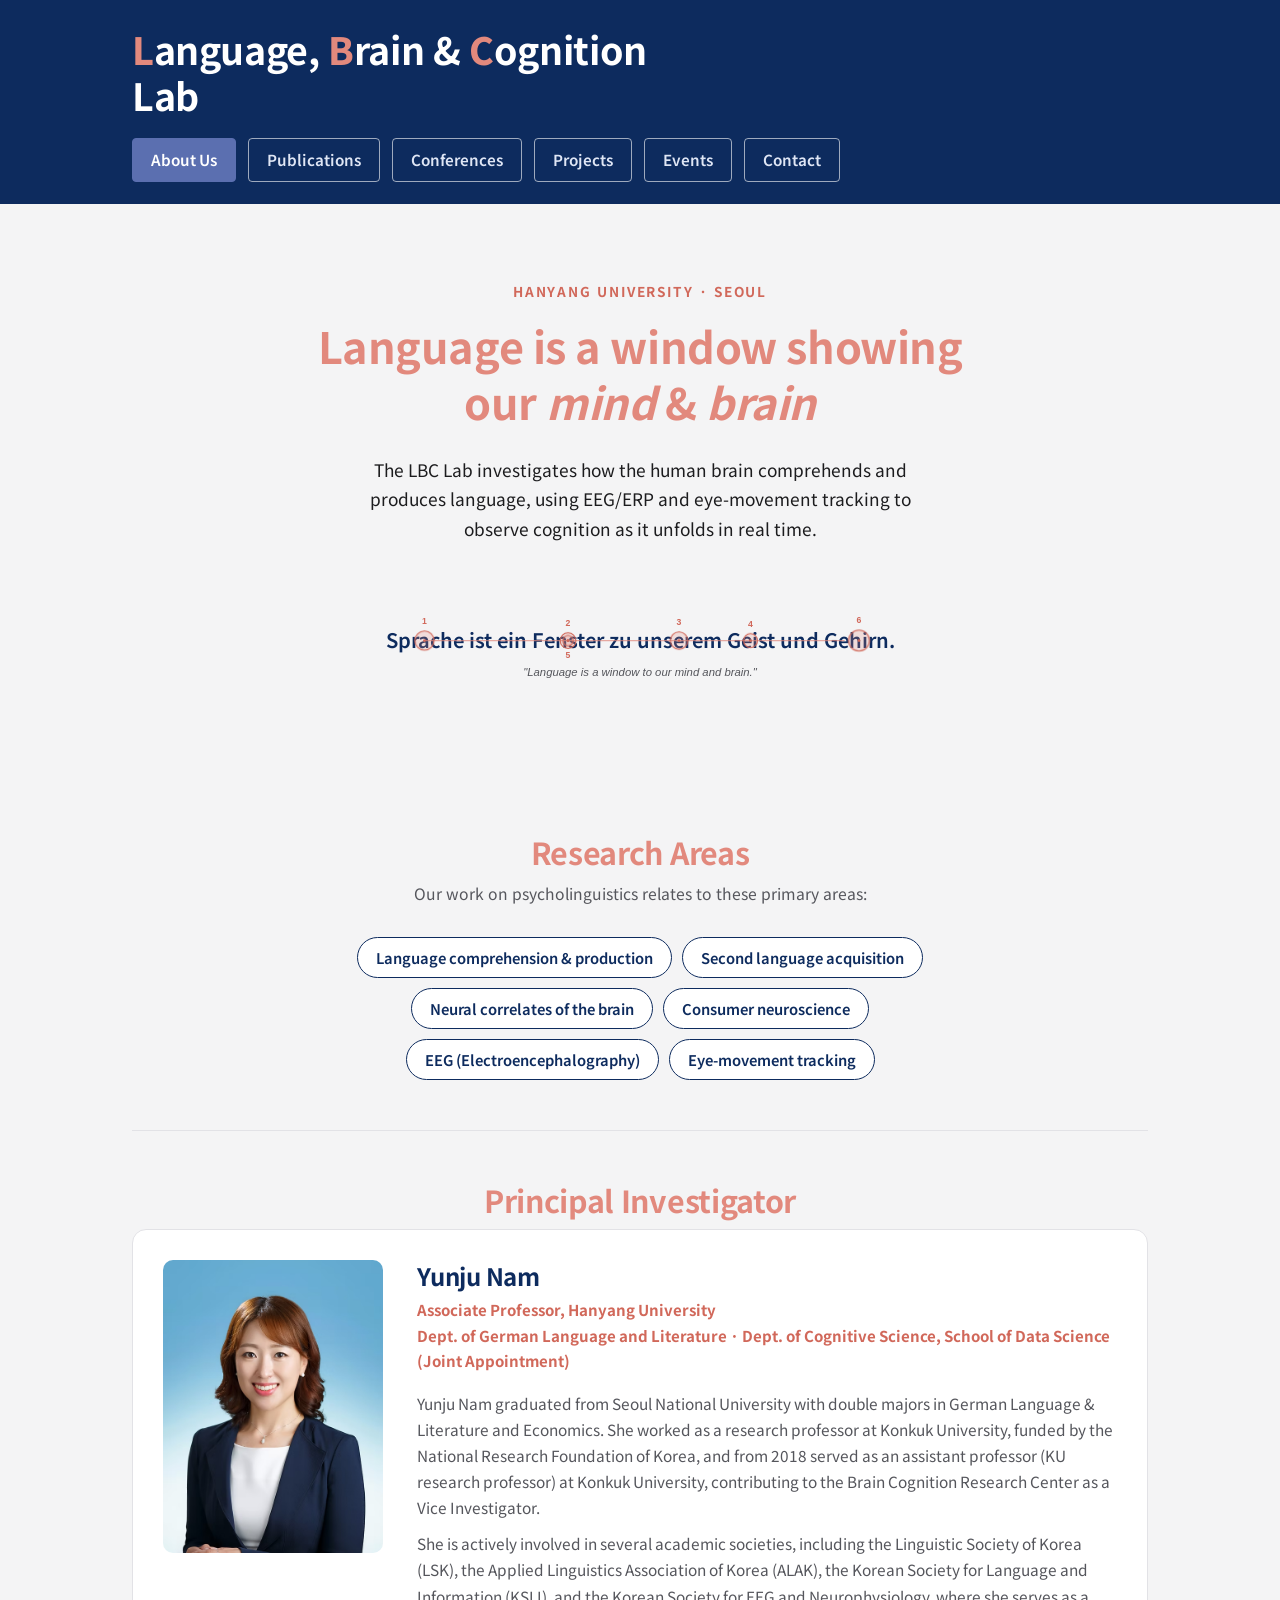
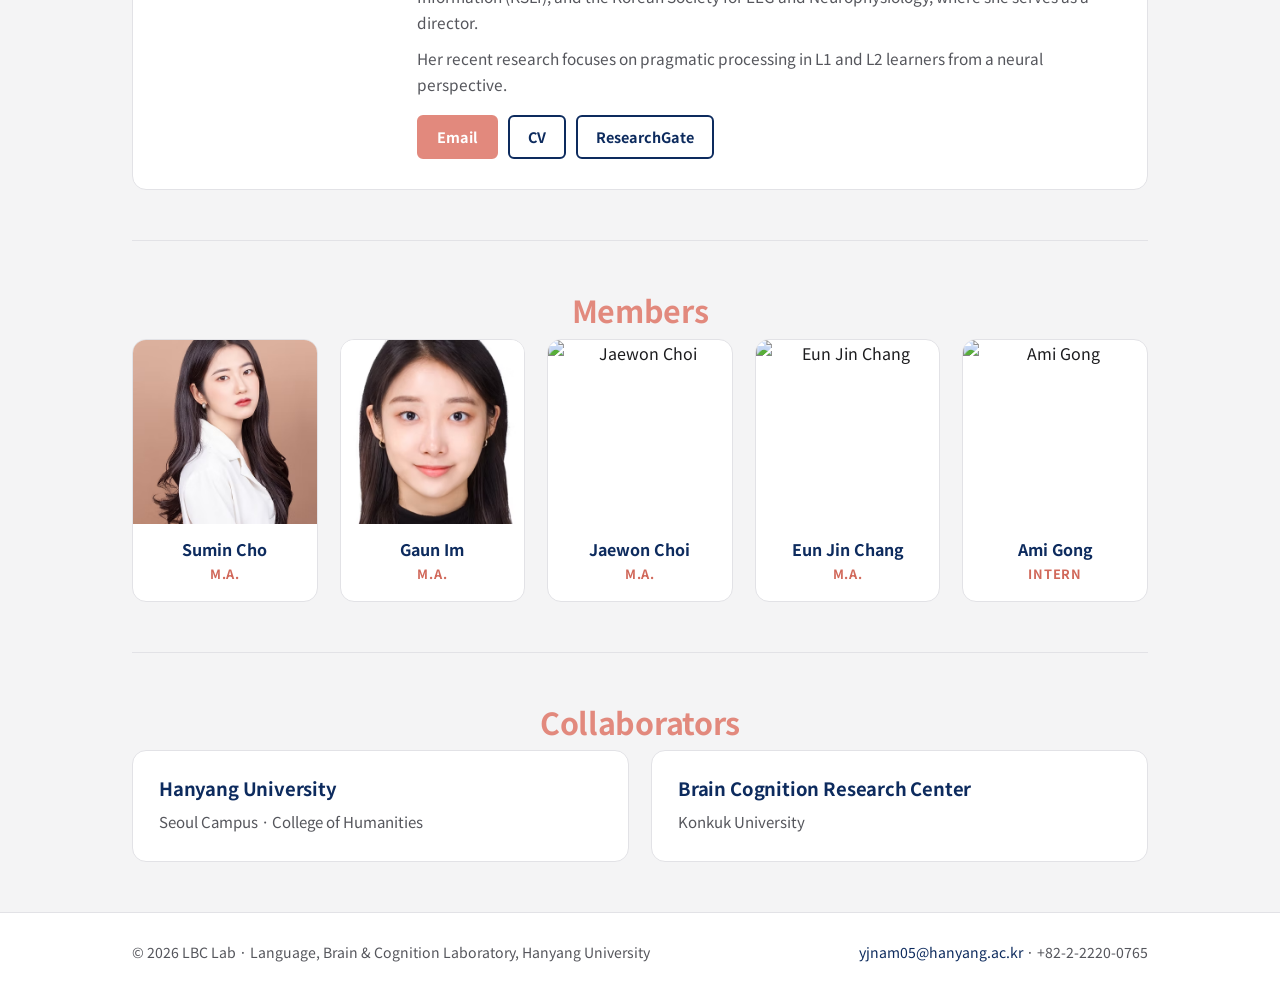
==== index.html @ de580480 "Add files via upload" ====
<!DOCTYPE html>
<html lang="en">
<head>
<meta charset="UTF-8">
<meta name="viewport" content="width=device-width, initial-scale=1">
<title>LBC Lab | Language, Brain &amp; Cognition Laboratory — Hanyang University</title>
<meta name="description" content="LBC Lab (Language, Brain and Cognition) at Hanyang University — psycholinguistics, cognitive science, EEG, eye-tracking.">
<link rel="preconnect" href="https://fonts.googleapis.com">
<link href="https://fonts.googleapis.com/css2?family=Instrument+Serif:ital@0;1&family=Figtree:wght@400;500;600;700&family=Noto+Sans+KR:wght@400;500;700&family=Gowun+Batang:wght@400;700&display=swap" rel="stylesheet">
<link rel="stylesheet" href="css/style.css">
</head>
<body>

<header class="site">
  <div class="site-inner">
    <a class="brand" href="index.html"><b>L</b>anguage, <b>B</b>rain &amp; <b>C</b>ognition Lab</a>
    <nav class="main" aria-label="Main">
      <a href="index.html" aria-current="page">About Us</a>
      <a href="publications.html">Publications</a>
      <a href="conferences.html">Conferences</a>
      <a href="projects.html">Projects</a>
      <a href="events.html">Events</a>
      <a href="contact.html">Contact</a>
    </nav>
  </div>
</header>

<main class="wrap">

  <section class="hero">
    <p class="eyebrow">Hanyang University · Seoul</p>
    <h1>Language is a window showing our <em>mind</em> &amp; <em>brain</em></h1>
    <p class="lede">The LBC Lab investigates how the human brain comprehends and produces
    language, using EEG/ERP and eye-movement tracking to observe cognition as it unfolds
    in real time.</p>

    <!-- Signature: eye-tracking scanpath over a real German sentence -->
    <svg class="gaze-plot" viewBox="0 0 780 150" preserveAspectRatio="xMidYMid meet" aria-hidden="true">
      <text class="sentence" x="390" y="70" font-size="23" text-anchor="middle">
        <tspan id="w-sprache">Sprache</tspan> <tspan id="w-ist">ist</tspan> <tspan id="w-ein">ein</tspan> <tspan id="w-fenster">Fenster</tspan> <tspan id="w-zu">zu</tspan> <tspan id="w-unserem">unserem</tspan> <tspan id="w-geist">Geist</tspan> <tspan id="w-und">und</tspan> <tspan id="w-gehirn">Gehirn.</tspan>
      </text>
      <text class="gloss" x="390" y="102" text-anchor="middle">"Language is a window to our mind and brain."</text>

      <path id="gaze-saccade" class="saccade" d="" style="animation-delay:0.1s"/>

      <circle id="fix1" class="fixation" cx="0" cy="0" r="0" style="animation-delay:0.15s"/>
      <circle id="fix1-dot" class="fixation-dot" cx="0" cy="0" r="1.6"/>
      <text id="fix1-num" class="fixation-num" text-anchor="middle" x="0" y="0">1</text>

      <circle id="fix2" class="fixation" cx="0" cy="0" r="0" style="animation-delay:0.55s"/>
      <circle id="fix2-dot" class="fixation-dot" cx="0" cy="0" r="1.6"/>
      <text id="fix2-num" class="fixation-num" text-anchor="middle" x="0" y="0">2</text>

      <circle id="fix3" class="fixation" cx="0" cy="0" r="0" style="animation-delay:0.95s"/>
      <circle id="fix3-dot" class="fixation-dot" cx="0" cy="0" r="1.6"/>
      <text id="fix3-num" class="fixation-num" text-anchor="middle" x="0" y="0">3</text>

      <circle id="fix4" class="fixation" cx="0" cy="0" r="0" style="animation-delay:1.35s"/>
      <circle id="fix4-dot" class="fixation-dot" cx="0" cy="0" r="1.6"/>
      <text id="fix4-num" class="fixation-num" text-anchor="middle" x="0" y="0">4</text>

      <circle id="fix5" class="fixation" cx="0" cy="0" r="0" style="animation-delay:1.75s"/>
      <circle id="fix5-dot" class="fixation-dot" cx="0" cy="0" r="1.6"/>
      <text id="fix5-num" class="fixation-num" text-anchor="middle" x="0" y="0">5</text>

      <circle id="fix6" class="fixation" cx="0" cy="0" r="0" style="animation-delay:2.1s"/>
      <circle id="fix6-dot" class="fixation-dot" cx="0" cy="0" r="1.6"/>
      <text id="fix6-num" class="fixation-num" text-anchor="middle" x="0" y="0">6</text>
    </svg>
    <script>
    (function () {
      function place() {
        var words = { sprache: 'w-sprache', fenster: 'w-fenster', unserem: 'w-unserem', geist: 'w-geist', gehirn: 'w-gehirn' };
        var centers = {};
        for (var key in words) {
          var t = document.getElementById(words[key]);
          if (!t || typeof t.getBBox !== 'function') return;
          var b = t.getBBox();
          centers[key] = { x: b.x + b.width / 2, y: b.y + b.height * 0.55 };
        }
        var seq = [
          { id: 'fix1', word: 'sprache', r: 11, above: true },
          { id: 'fix2', word: 'fenster', r: 9,  above: true },
          { id: 'fix3', word: 'unserem', r: 10, above: true },
          { id: 'fix4', word: 'geist',   r: 8,  above: true },
          { id: 'fix5', word: 'fenster', r: 6,  above: false },
          { id: 'fix6', word: 'gehirn',  r: 12, above: true }
        ];
        var pts = [];
        seq.forEach(function (f) {
          var c = centers[f.word];
          if (!c) return;
          pts.push(c.x + ',' + c.y);
          var circle = document.getElementById(f.id);
          var dot = document.getElementById(f.id + '-dot');
          var num = document.getElementById(f.id + '-num');
          circle.setAttribute('cx', c.x); circle.setAttribute('cy', c.y); circle.setAttribute('r', f.r);
          dot.setAttribute('cx', c.x); dot.setAttribute('cy', c.y);
          num.setAttribute('x', c.x);
          num.setAttribute('y', f.above ? (c.y - f.r - 8) : (c.y + f.r + 14));
        });
        var path = document.getElementById('gaze-saccade');
        if (path && pts.length) path.setAttribute('d', 'M' + pts.join(' L'));
      }
      if (document.readyState === 'complete') place();
      else window.addEventListener('load', place);
    })();
    </script>
  </section>

  <section class="block">
    <h2 class="section">Research Areas</h2>
    <p class="section-note">Our work on psycholinguistics relates to these primary areas:</p>
    <div class="tags">
      <span>Language comprehension &amp; production</span>
      <span>Second language acquisition</span>
      <span>Neural correlates of the brain</span>
      <span>Consumer neuroscience</span>
      <span>EEG (Electroencephalography)</span>
      <span>Eye-movement tracking</span>
    </div>
  </section>

  <section class="block" id="pi">
    <h2 class="section">Principal Investigator</h2>
    <div class="pi">
      <img src="images/yunju-nam.jpg" alt="Prof. Yunju Nam">
      <div>
        <h3>Yunju Nam</h3>
        <p class="role">Associate Professor, Hanyang University<br>
        Dept. of German Language and Literature ·
        Dept. of Cognitive Science, School of Data Science (Joint Appointment)</p>
        <p>Yunju Nam graduated from Seoul National University with double majors in
        German Language &amp; Literature and Economics. She worked as a research professor
        at Konkuk University, funded by the National Research Foundation of Korea, and
        from 2018 served as an assistant professor (KU research professor) at Konkuk
        University, contributing to the Brain Cognition Research Center as a Vice
        Investigator.</p>
        <p>She is actively involved in several academic societies, including the
        Linguistic Society of Korea (LSK), the Applied Linguistics Association of Korea
        (ALAK), the Korean Society for Language and Information (KSLI), and the Korean
        Society for EEG and Neurophysiology, where she serves as a director.</p>
        <p>Her recent research focuses on pragmatic processing in L1 and L2 learners
        from a neural perspective.</p>
        <div class="links">
          <a class="btn solid" href="mailto:yjnam05@hanyang.ac.kr">Email</a>
          <a class="btn" href="files/cv-yunju-nam.pdf">CV</a>
          <a class="btn" href="https://www.researchgate.net/profile/Yunju-Nam-5">ResearchGate</a>
        </div>
      </div>
    </div>
  </section>

  <section class="block" id="members">
    <h2 class="section">Members</h2>
    <div class="members">
      <div class="member">
        <img src="images/member-sumin-cho.jpg" alt="Sumin Cho">
        <div class="name">Sumin Cho</div>
        <div class="deg">M.A.</div>
      </div>
      <div class="member">
        <img src="images/member-gaun-im.jpg" alt="Gaun Im">
        <div class="name">Gaun Im</div>
        <div class="deg">M.A.</div>
      </div>
      <div class="member">
        <img src="images/member-jaewon-choi.jpg" alt="Jaewon Choi">
        <div class="name">Jaewon Choi</div>
        <div class="deg">M.A.</div>
      </div>
      <div class="member">
        <img src="images/member-eunjin-chang.jpg" alt="Eun Jin Chang">
        <div class="name">Eun Jin Chang</div>
        <div class="deg">M.A.</div>
      </div>
      <div class="member">
        <img src="images/member-ami-gong.jpg" alt="Ami Gong">
        <div class="name">Ami Gong</div>
        <div class="deg">Intern</div>
      </div>
    </div>
  </section>

  <section class="block" id="collaborators">
    <h2 class="section">Collaborators</h2>
    <div class="cards">
      <div class="card">
        <h3><a href="http://www.hanyang.ac.kr">Hanyang University</a></h3>
        <p>Seoul Campus · College of Humanities</p>
      </div>
      <div class="card">
        <h3><a href="http://bcrc.konkuk.ac.kr">Brain Cognition Research Center</a></h3>
        <p>Konkuk University</p>
      </div>
    </div>
  </section>

</main>

<footer class="site">
  <div class="site-inner">
    <span>© 2026 LBC Lab · Language, Brain &amp; Cognition Laboratory, Hanyang University</span>
    <span><a href="mailto:yjnam05@hanyang.ac.kr">yjnam05@hanyang.ac.kr</a> · +82-2-2220-0765</span>
  </div>
</footer>

</body>
</html>
---- css/style.css ----
/* LBC Lab — navy & coral, matching original site identity */
:root {
  --navy: #0d2b5e;
  --navy-deep: #091f47;
  --coral: #e2897d;
  --coral-deep: #d1685a;
  --bg: #f4f4f5;
  --panel: #ffffff;
  --line: #e2e2e6;
  --text: #1c1c1e;
  --soft: #55565c;
}

* { margin: 0; padding: 0; box-sizing: border-box; }
html { scroll-behavior: smooth; }

body {
  font-family: "Inter", "Noto Sans KR", sans-serif;
  color: var(--text);
  background: var(--bg);
  line-height: 1.7;
}

h1, h2, h3, .display {
  font-family: "Poppins", "Noto Sans KR", sans-serif;
  font-weight: 700;
  line-height: 1.3;
  color: var(--text);
  letter-spacing: -0.01em;
}

a { color: var(--navy); text-decoration: none; }
a:hover { text-decoration: underline; }
a:focus-visible, button:focus-visible {
  outline: 2px solid var(--coral);
  outline-offset: 2px;
}

.wrap { max-width: 1080px; margin: 0 auto; padding: 0 32px; }

/* ---------- Header / Nav (navy bar) ---------- */
header.site {
  background: var(--navy);
  padding: 26px 0 22px;
}
.site-inner {
  display: flex;
  align-items: center;
  justify-content: space-between;
  gap: 20px;
  max-width: 1080px;
  margin: 0 auto;
  padding: 0 32px;
  flex-wrap: wrap;
}
.brand {
  font-family: "Poppins", "Noto Sans KR", sans-serif;
  font-size: 2.35rem;
  font-weight: 700;
  color: #ffffff;
  line-height: 1.22;
  letter-spacing: -0.01em;
  max-width: 560px;
}
.brand b { color: var(--coral); font-weight: 800; }
.brand:hover { text-decoration: none; }

nav.main { display: flex; gap: 12px; flex-wrap: wrap; }
nav.main a {
  padding: 8px 18px;
  border-radius: 4px;
  border: 1px solid rgba(255,255,255,0.6);
  font-size: 0.95rem;
  font-weight: 600;
  color: #dfe6f5;
  background: transparent;
}
nav.main a:hover { background: rgba(255,255,255,0.08); text-decoration: none; }
nav.main a[aria-current="page"] {
  background: #5b6fb0;
  border-color: #5b6fb0;
  color: #ffffff;
}

/* ---------- Hero ---------- */
.hero {
  text-align: center;
  padding: 76px 0 56px;
}
.hero .eyebrow {
  font-size: 0.85rem;
  letter-spacing: 0.14em;
  text-transform: uppercase;
  color: var(--coral-deep);
  font-weight: 700;
  margin-bottom: 14px;
}
.hero h1 {
  font-size: clamp(1.9rem, 4.6vw, 2.7rem);
  max-width: 26ch;
  margin: 0 auto;
  color: var(--coral);
}
.hero h1 .k1 { color: var(--coral); }
.hero h1 .k2 { color: var(--soft); }
.hero p.lede {
  margin: 26px auto 0;
  max-width: 60ch;
  color: var(--text);
  font-size: 1.08rem;
}

/* ERP waveform — kept as a quiet signature, navy/coral */
.erp-wave { display: block; width: 100%; max-width: 700px; height: 80px; margin: 30px auto 0; }
.erp-wave path {
  fill: none;
  stroke: var(--coral);
  stroke-width: 2.4;
  stroke-linecap: round;
  stroke-dasharray: 2400;
  stroke-dashoffset: 2400;
  animation: trace 3.2s ease-out forwards;
}
.erp-wave .baseline { stroke: var(--line); stroke-width: 1; stroke-dasharray: none; animation: none; stroke-dashoffset: 0; }
.erp-wave text { font-family: "Inter", sans-serif; font-size: 10px; fill: var(--soft); }

/* ---------- Eye-tracking fixation scanpath (hero signature) ---------- */
.gaze-plot { display: block; width: 100%; max-width: 680px; height: 150px; margin: 34px auto 0; }
.gaze-plot .sentence { font-family: "Poppins", "Noto Sans KR", sans-serif; font-weight: 600; fill: var(--navy); }
.gaze-plot .gloss { font-family: "Inter", sans-serif; font-style: italic; fill: var(--soft); font-size: 13px; }
.gaze-plot .saccade {
  fill: none;
  stroke: var(--coral);
  stroke-width: 1.6;
  stroke-linecap: round;
  opacity: 0.7;
  stroke-dasharray: 900;
  stroke-dashoffset: 900;
  animation: gaze-trace 2.4s ease-out forwards;
}
.gaze-plot .fixation {
  fill: rgba(226, 137, 125, 0.22);
  stroke: var(--coral-deep);
  stroke-width: 1.3;
  opacity: 0;
  animation: fixation-in 0.4s ease-out forwards;
}
.gaze-plot .fixation-dot { fill: var(--coral-deep); }
.gaze-plot .fixation-num {
  font-family: "Inter", sans-serif;
  font-size: 10px;
  font-weight: 600;
  fill: var(--coral-deep);
}
@keyframes gaze-trace { to { stroke-dashoffset: 0; } }
@keyframes fixation-in { to { opacity: 1; } }
@media (prefers-reduced-motion: reduce) {
  .gaze-plot .saccade { animation: none; stroke-dashoffset: 0; }
  .gaze-plot .fixation { animation: none; opacity: 1; }
}
@keyframes trace { to { stroke-dashoffset: 0; } }
@media (prefers-reduced-motion: reduce) {
  .erp-wave path { animation: none; stroke-dashoffset: 0; }
  html { scroll-behavior: auto; }
}

/* ---------- Sections ---------- */
section.block { padding: 50px 0; }
section.block + section.block { border-top: 1px solid var(--line); }
h2.section { font-size: 1.9rem; margin-bottom: 8px; text-align: center; color: var(--coral); }
.section-note { color: var(--soft); font-size: 0.98rem; margin-bottom: 30px; text-align: center; }

.tags {
  display: flex; flex-wrap: wrap; gap: 10px; justify-content: center; margin-top: 8px;
  max-width: 640px; margin-left: auto; margin-right: auto;
}
.tags span {
  border: 1px solid var(--navy);
  background: var(--panel);
  border-radius: 999px;
  padding: 7px 18px;
  font-size: 0.92rem;
  font-weight: 600;
  color: var(--navy);
}

/* ---------- Neural banner (bottom of homepage) ---------- */
.neural-banner {
  background: #000000;
  padding: 0;
  overflow: hidden;
  line-height: 0;
  position: relative;
}
.neural-banner .banner-img {
  display: block;
  width: 100%;
  height: auto;
  max-height: 460px;
  object-fit: cover;
  object-position: center 30%;
}
.neural-banner .banner-credit {
  position: absolute;
  right: 10px;
  bottom: 6px;
  font-size: 0.68rem;
  color: rgba(255,255,255,0.55);
  font-family: "Inter", sans-serif;
  line-height: 1.4;
}

/* ---------- PI card ---------- */
.pi {
  display: grid;
  grid-template-columns: 220px 1fr;
  gap: 34px;
  align-items: start;
  background: var(--panel);
  border: 1px solid var(--line);
  border-radius: 14px;
  padding: 30px;
}
.pi img { width: 100%; border-radius: 10px; display: block; }
.pi h3 { font-size: 1.5rem; color: var(--navy); }
.pi .role { color: var(--coral-deep); font-weight: 700; margin: 6px 0 16px; font-size: 0.94rem; }
.pi p { color: var(--soft); font-size: 0.96rem; margin-bottom: 10px; }
.pi .links { margin-top: 18px; display: flex; gap: 10px; flex-wrap: wrap; }

.btn {
  display: inline-block;
  border: 2px solid var(--navy);
  color: var(--navy);
  border-radius: 6px;
  padding: 8px 18px;
  font-size: 0.9rem;
  font-weight: 700;
}
.btn:hover { background: var(--navy); color: #fff; text-decoration: none; }
.btn.solid { background: var(--coral); color: #fff; border-color: var(--coral); }
.btn.solid:hover { background: var(--coral-deep); border-color: var(--coral-deep); }

/* ---------- Members ---------- */
.members {
  display: grid;
  grid-template-columns: repeat(auto-fill, minmax(180px, 1fr));
  gap: 22px;
}
.member {
  background: var(--panel);
  border: 1px solid var(--line);
  border-radius: 14px;
  overflow: hidden;
  text-align: center;
  padding-bottom: 16px;
}
.member img { width: 100%; aspect-ratio: 1 / 1; object-fit: cover; display: block; margin-bottom: 12px; }
.member .name { font-weight: 700; color: var(--navy); }
.member .deg { font-size: 0.8rem; color: var(--coral-deep); letter-spacing: 0.06em; text-transform: uppercase; font-weight: 700; }

/* ---------- Publications ---------- */
.pub-list { list-style: none; }
.pub-list li {
  border-left: 4px solid var(--line);
  padding: 12px 0 12px 20px;
  margin-bottom: 14px;
  transition: border-color 0.2s;
}
.pub-list li:hover { border-color: var(--coral); }
.pub-list .authors { font-weight: 700; font-size: 0.96rem; color: var(--navy); }
.pub-list .year { color: var(--coral-deep); font-weight: 700; }
.pub-list .title { color: var(--soft); font-size: 0.95rem; }
.pub-list .venue { font-style: italic; }

/* ---------- Projects ---------- */
.proj {
  display: grid;
  grid-template-columns: 130px 1fr;
  gap: 22px;
  padding: 20px 0;
  border-bottom: 1px solid var(--line);
}
.proj:last-child { border-bottom: none; }
.proj .period { color: var(--coral-deep); font-weight: 700; font-size: 0.92rem; }
.proj .agency { font-weight: 700; color: var(--navy); }
.proj p { color: var(--soft); font-size: 0.95rem; }

/* ---------- Cards ---------- */
.cards { display: grid; grid-template-columns: repeat(auto-fit, minmax(280px, 1fr)); gap: 22px; }
.card {
  background: var(--panel);
  border: 1px solid var(--line);
  border-radius: 14px;
  padding: 26px;
}
.card h3 { font-size: 1.15rem; margin-bottom: 8px; color: var(--navy); }
.card .meta { color: var(--coral-deep); font-size: 0.88rem; font-weight: 700; margin-bottom: 10px; }
.card p, .card li { color: var(--soft); font-size: 0.94rem; }
.card ul { padding-left: 18px; margin-top: 6px; }
.card .links { margin-top: 14px; display: flex; gap: 10px; flex-wrap: wrap; }

/* ---------- Contact ---------- */
.contact-grid { display: grid; grid-template-columns: 1fr 1fr; gap: 22px; }
.contact-item { background: var(--panel); border: 1px solid var(--line); border-radius: 14px; padding: 26px; }
.contact-item .label { font-size: 0.78rem; letter-spacing: 0.1em; text-transform: uppercase; color: var(--coral-deep); font-weight: 700; margin-bottom: 6px; }
.contact-item .value { font-size: 1.1rem; font-weight: 700; color: var(--navy); }

/* ---------- Footer ---------- */
footer.site {
  border-top: 1px solid var(--line);
  padding: 28px 0 40px;
  font-size: 0.88rem;
  color: var(--soft);
  background: var(--panel);
}
footer .site-inner { display: flex; justify-content: space-between; flex-wrap: wrap; gap: 10px; padding: 0 32px; max-width: 1080px; margin: 0 auto; }

/* ---------- Responsive ---------- */
@media (max-width: 720px) {
  .pi { grid-template-columns: 1fr; }
  .pi img { max-width: 220px; }
  .proj { grid-template-columns: 1fr; gap: 4px; }
  .contact-grid { grid-template-columns: 1fr; }
  .hero { padding: 52px 0 36px; }
  .site-inner { justify-content: center; text-align: center; }
}

/* ---------- Homepage "About Us" hero block (screenshot match) ---------- */
.page-title {
  font-size: clamp(2rem, 5vw, 2.6rem);
  color: var(--coral);
  text-align: center;
}
.claim {
  text-align: center;
  font-size: 1.2rem;
  font-weight: 700;
  color: var(--soft);
  max-width: 46ch;
  margin: 26px auto 0;
}
.claim .k1 { color: var(--coral); }
.intro-line {
  font-size: 1.15rem;
  color: var(--navy);
  font-weight: 700;
  max-width: 560px;
  margin: 44px auto 0;
  text-align: left;
}
.area-list {
  max-width: 560px;
  margin: 14px auto 0;
  padding-left: 22px;
  text-align: left;
  color: var(--text);
  font-size: 1rem;
}
.area-list li { margin-bottom: 6px; }
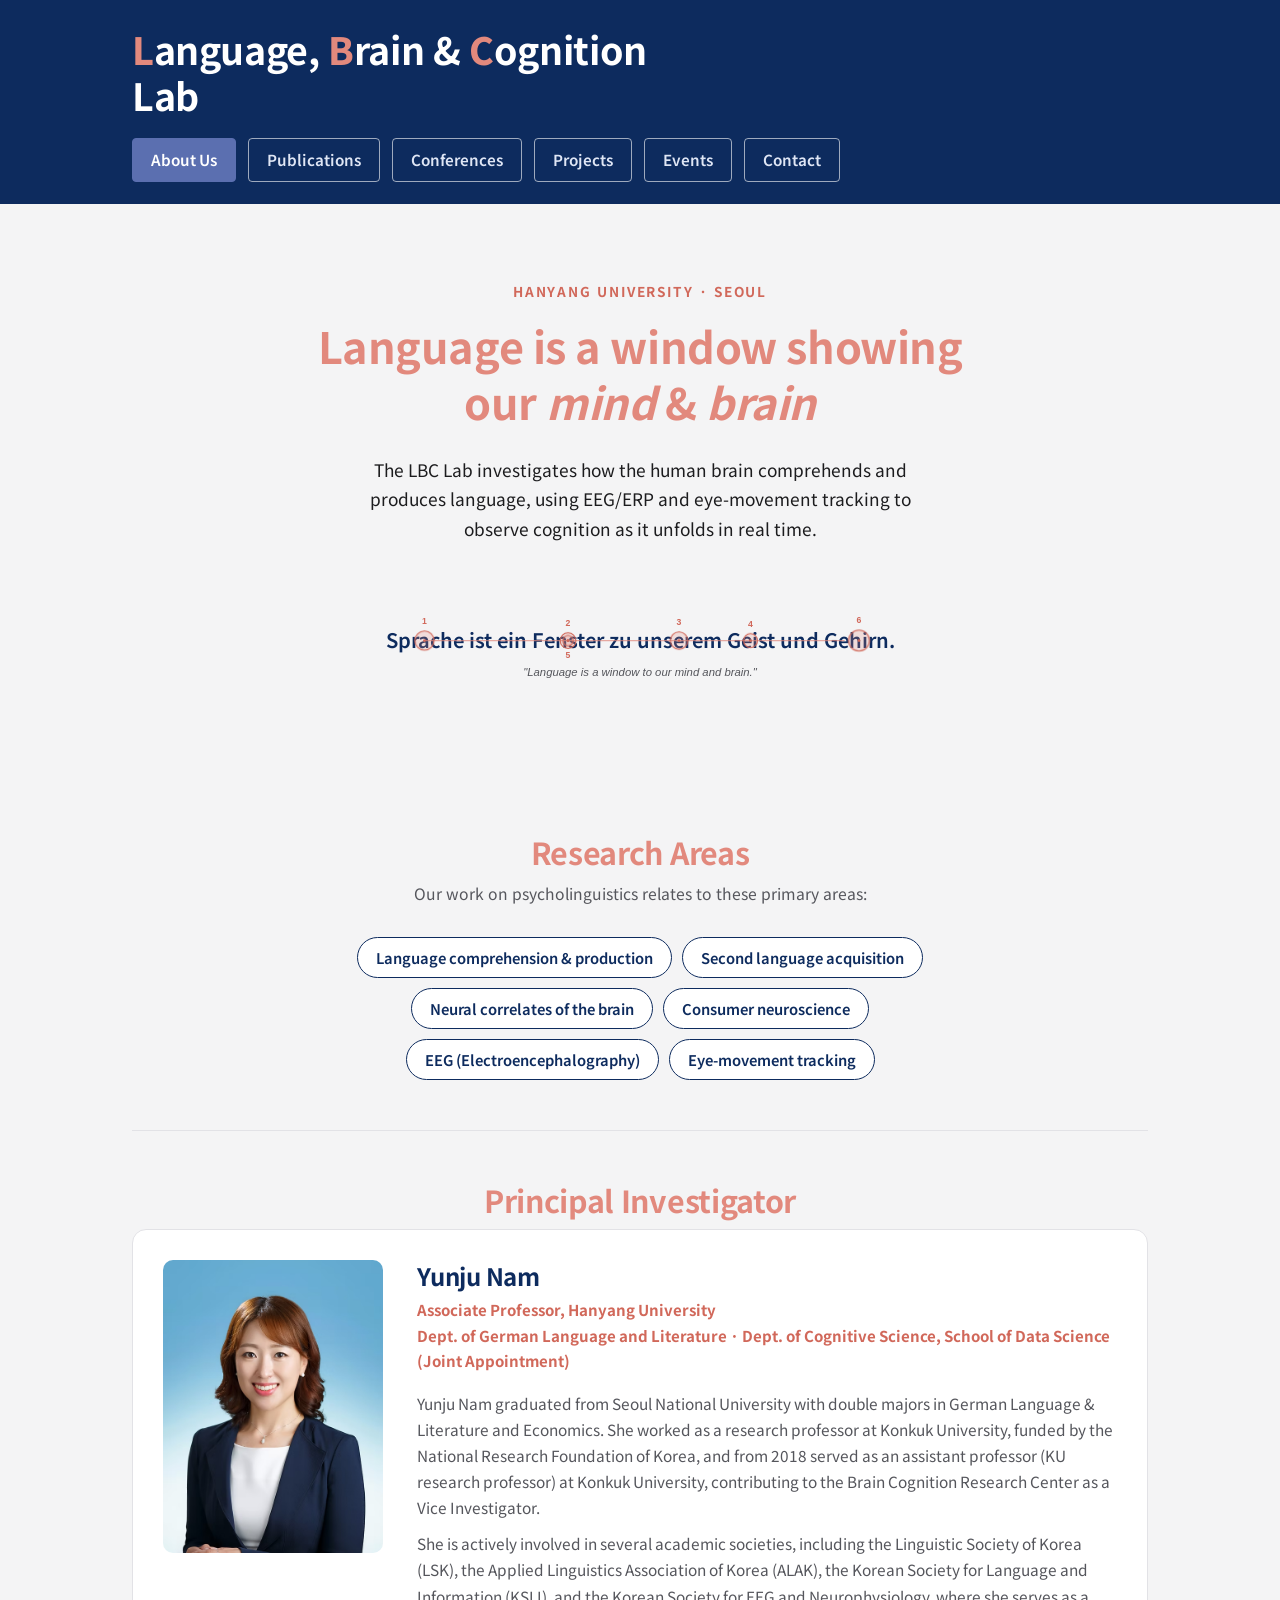
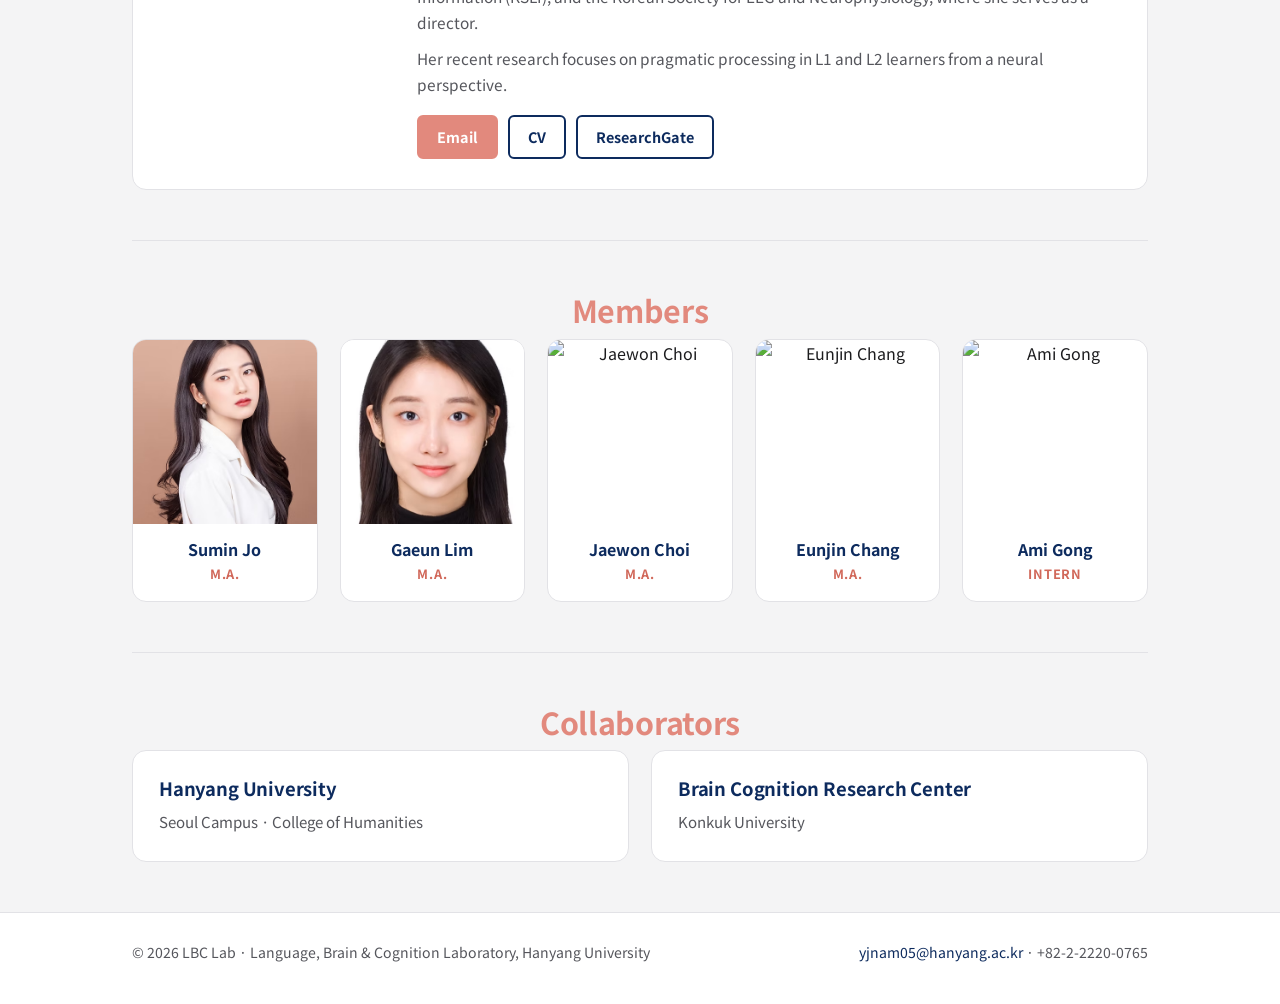
==== commit 75926086: "Add files via upload" ====
--- a/index.html
+++ b/index.html
@@ -155,13 +155,13 @@
     <h2 class="section">Members</h2>
     <div class="members">
       <div class="member">
-        <img src="images/member-sumin-cho.jpg" alt="Sumin Cho">
-        <div class="name">Sumin Cho</div>
-        <div class="deg">M.A.</div>
-      </div>
-      <div class="member">
-        <img src="images/member-gaun-im.jpg" alt="Gaun Im">
-        <div class="name">Gaun Im</div>
+        <img src="images/member-sumin-cho.jpg" alt="Sumin Jo">
+        <div class="name">Sumin Jo</div>
+        <div class="deg">M.A.</div>
+      </div>
+      <div class="member">
+        <img src="images/member-gaun-im.jpg" alt="Gaeun Lim">
+        <div class="name">Gaeun Lim</div>
         <div class="deg">M.A.</div>
       </div>
       <div class="member">
@@ -170,8 +170,8 @@
         <div class="deg">M.A.</div>
       </div>
       <div class="member">
-        <img src="images/member-eunjin-chang.jpg" alt="Eun Jin Chang">
-        <div class="name">Eun Jin Chang</div>
+        <img src="images/member-eunjin-chang.jpg" alt="Eunjin Chang">
+        <div class="name">Eunjin Chang</div>
         <div class="deg">M.A.</div>
       </div>
       <div class="member">
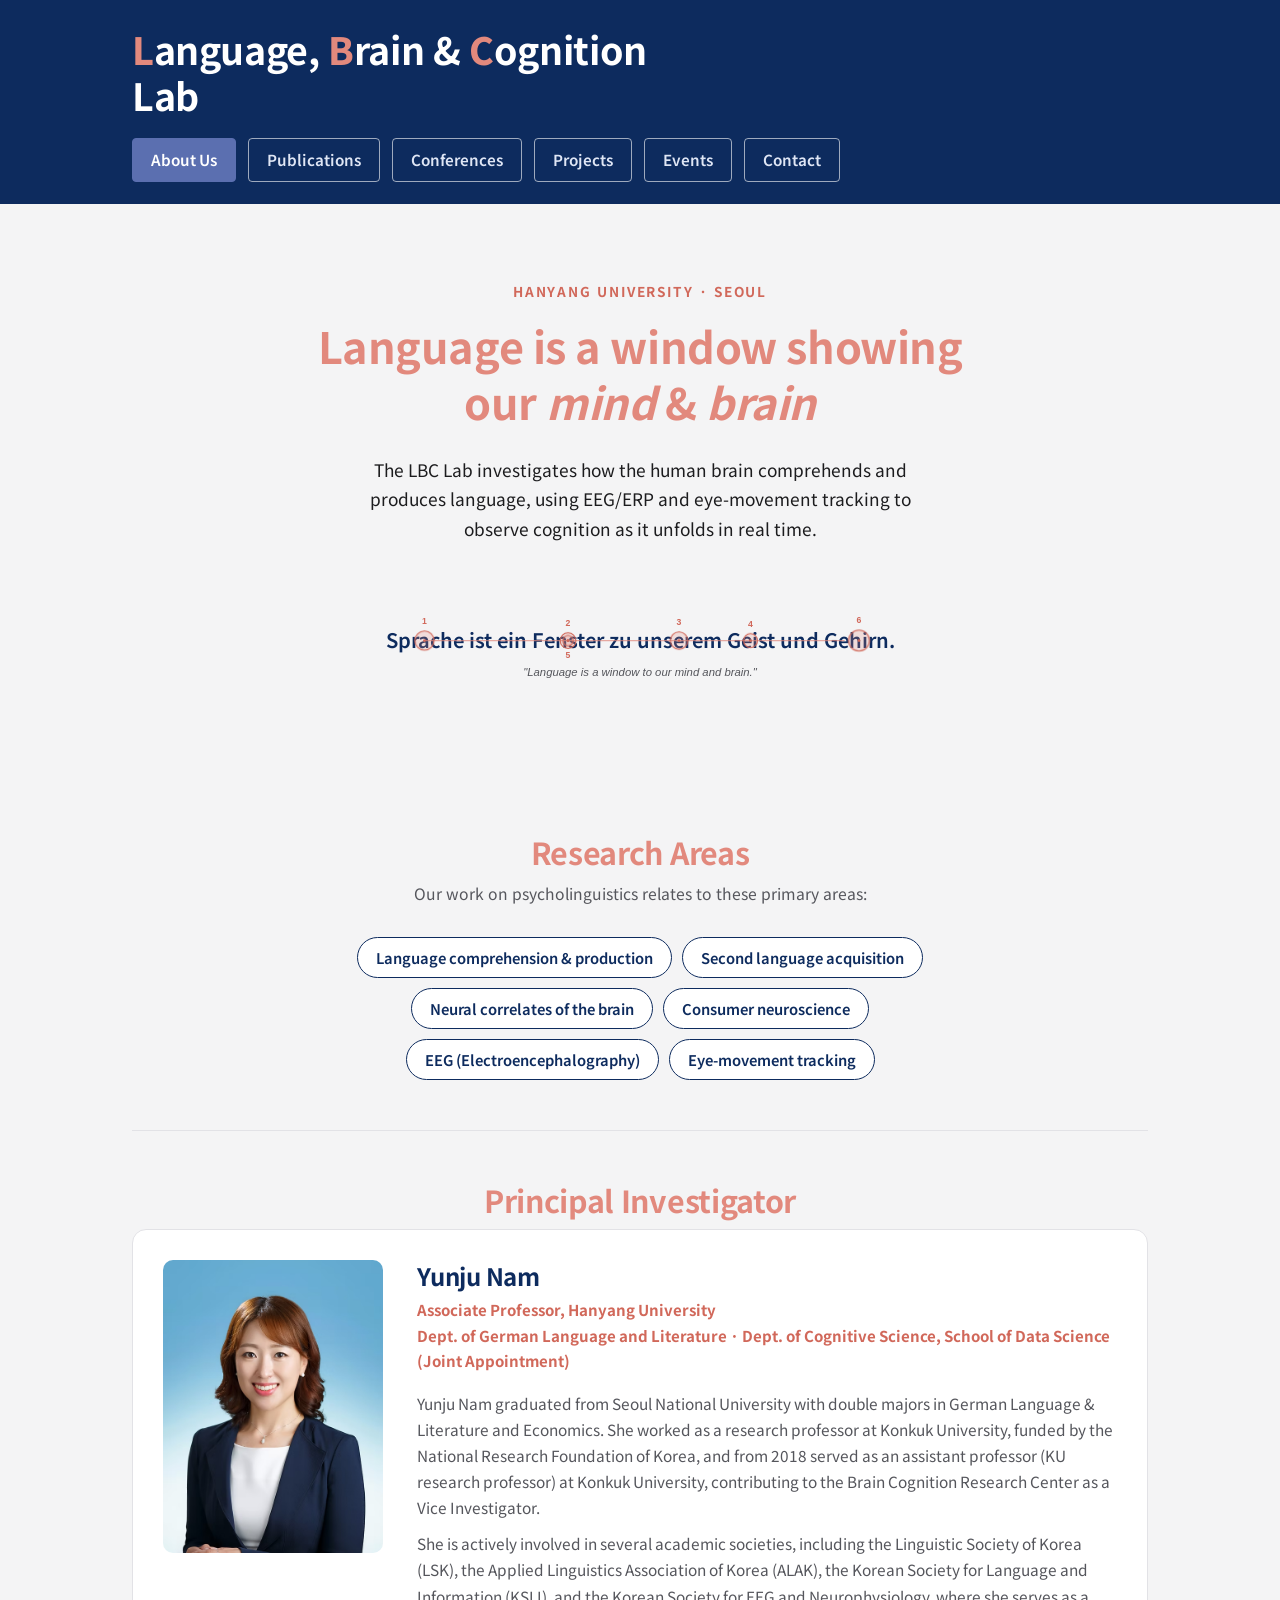
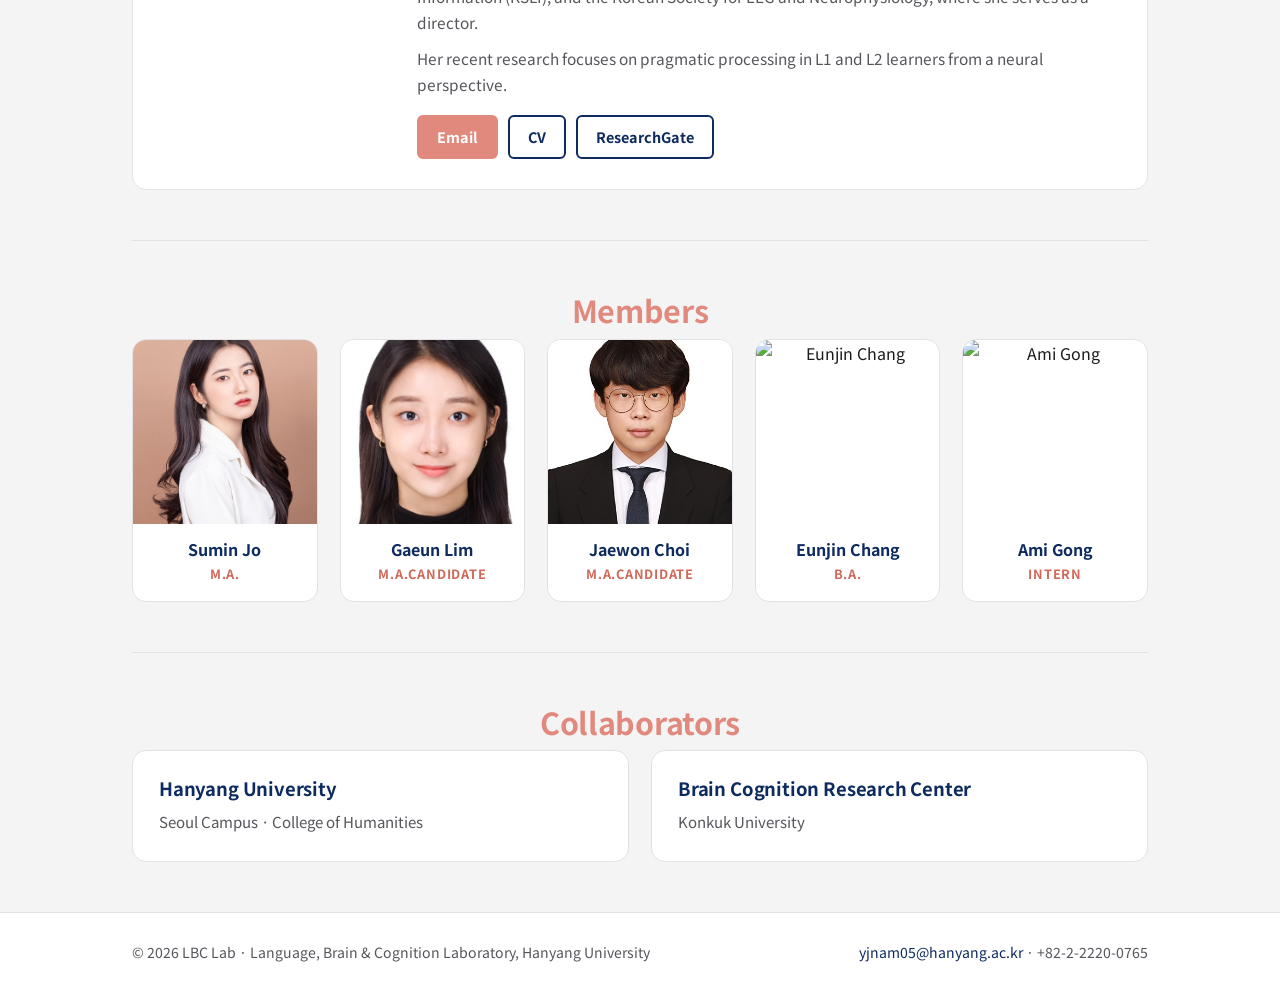
==== commit 764afbdc: "Update index.html" ====
--- a/index.html
+++ b/index.html
@@ -162,17 +162,17 @@
       <div class="member">
         <img src="images/member-gaun-im.jpg" alt="Gaeun Lim">
         <div class="name">Gaeun Lim</div>
-        <div class="deg">M.A.</div>
+        <div class="deg">M.A.Candidate </div>
       </div>
       <div class="member">
         <img src="images/member-jaewon-choi.jpg" alt="Jaewon Choi">
         <div class="name">Jaewon Choi</div>
-        <div class="deg">M.A.</div>
+        <div class="deg">M.A.Candidate </div>
       </div>
       <div class="member">
         <img src="images/member-eunjin-chang.jpg" alt="Eunjin Chang">
         <div class="name">Eunjin Chang</div>
-        <div class="deg">M.A.</div>
+        <div class="deg">B.A.</div>
       </div>
       <div class="member">
         <img src="images/member-ami-gong.jpg" alt="Ami Gong">
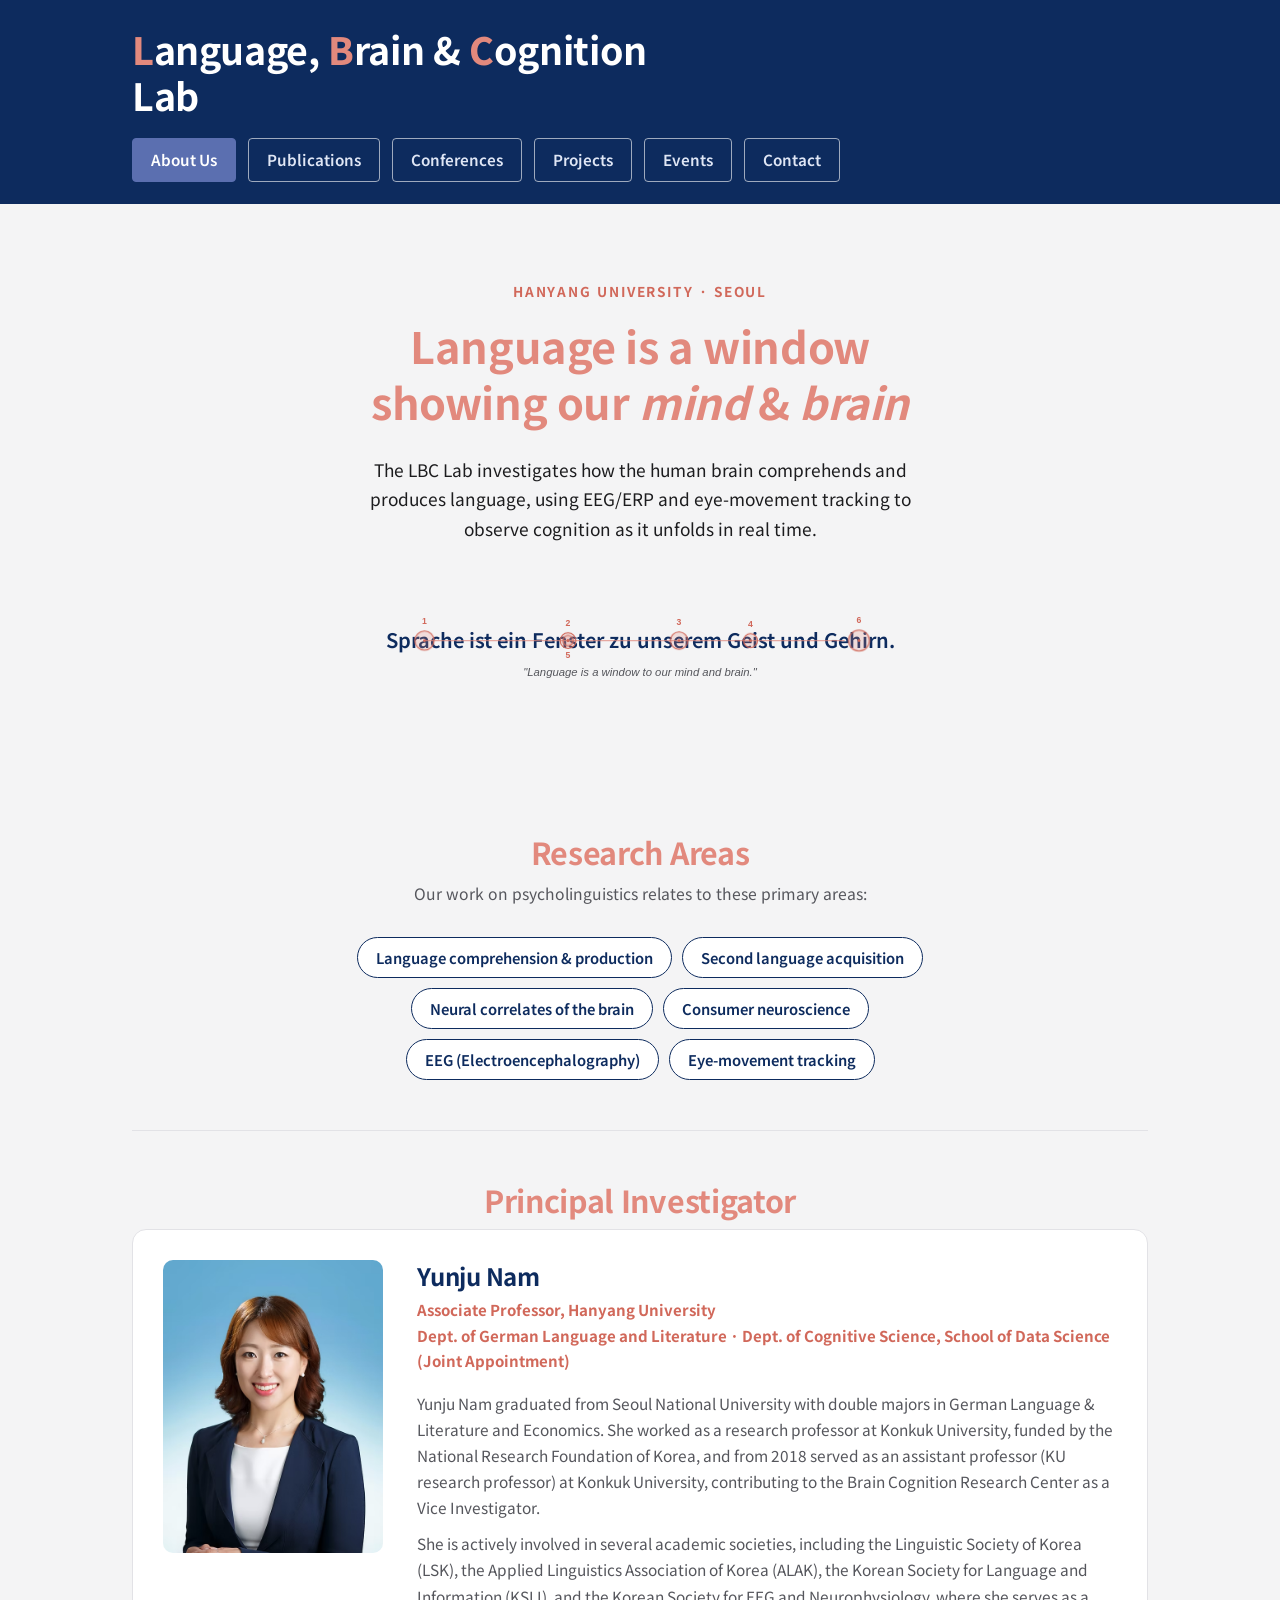
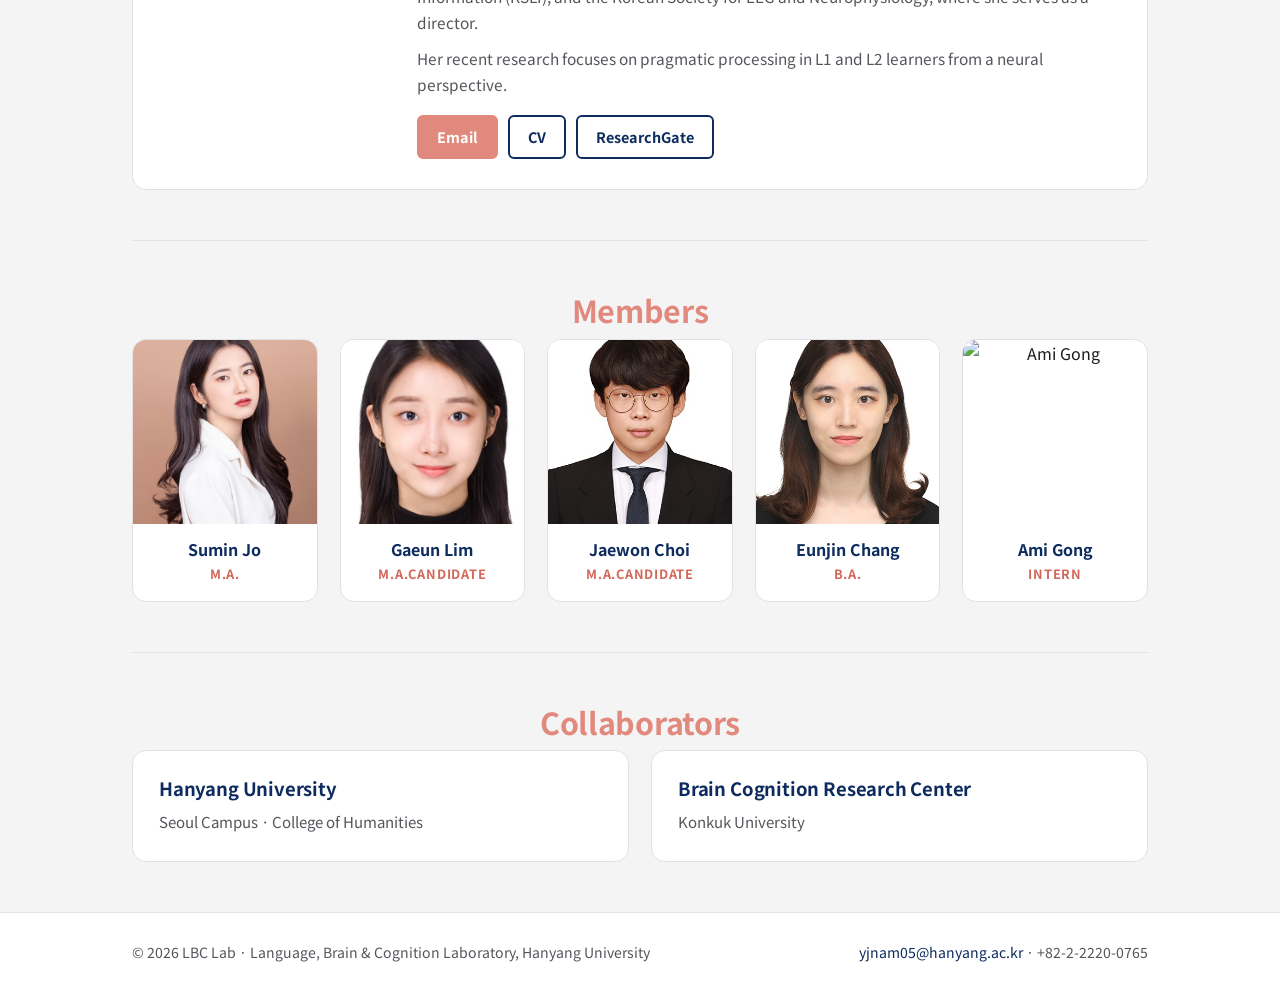
==== commit 87a2f0ba: "Update index.html" ====
--- a/index.html
+++ b/index.html
@@ -29,7 +29,7 @@
 
   <section class="hero">
     <p class="eyebrow">Hanyang University · Seoul</p>
-    <h1>Language is a window showing our <em>mind</em> &amp; <em>brain</em></h1>
+    <h1>Language is a window <br>showing our <em>mind</em> &amp; <em>brain</em></h1>
     <p class="lede">The LBC Lab investigates how the human brain comprehends and produces
     language, using EEG/ERP and eye-movement tracking to observe cognition as it unfolds
     in real time.</p>
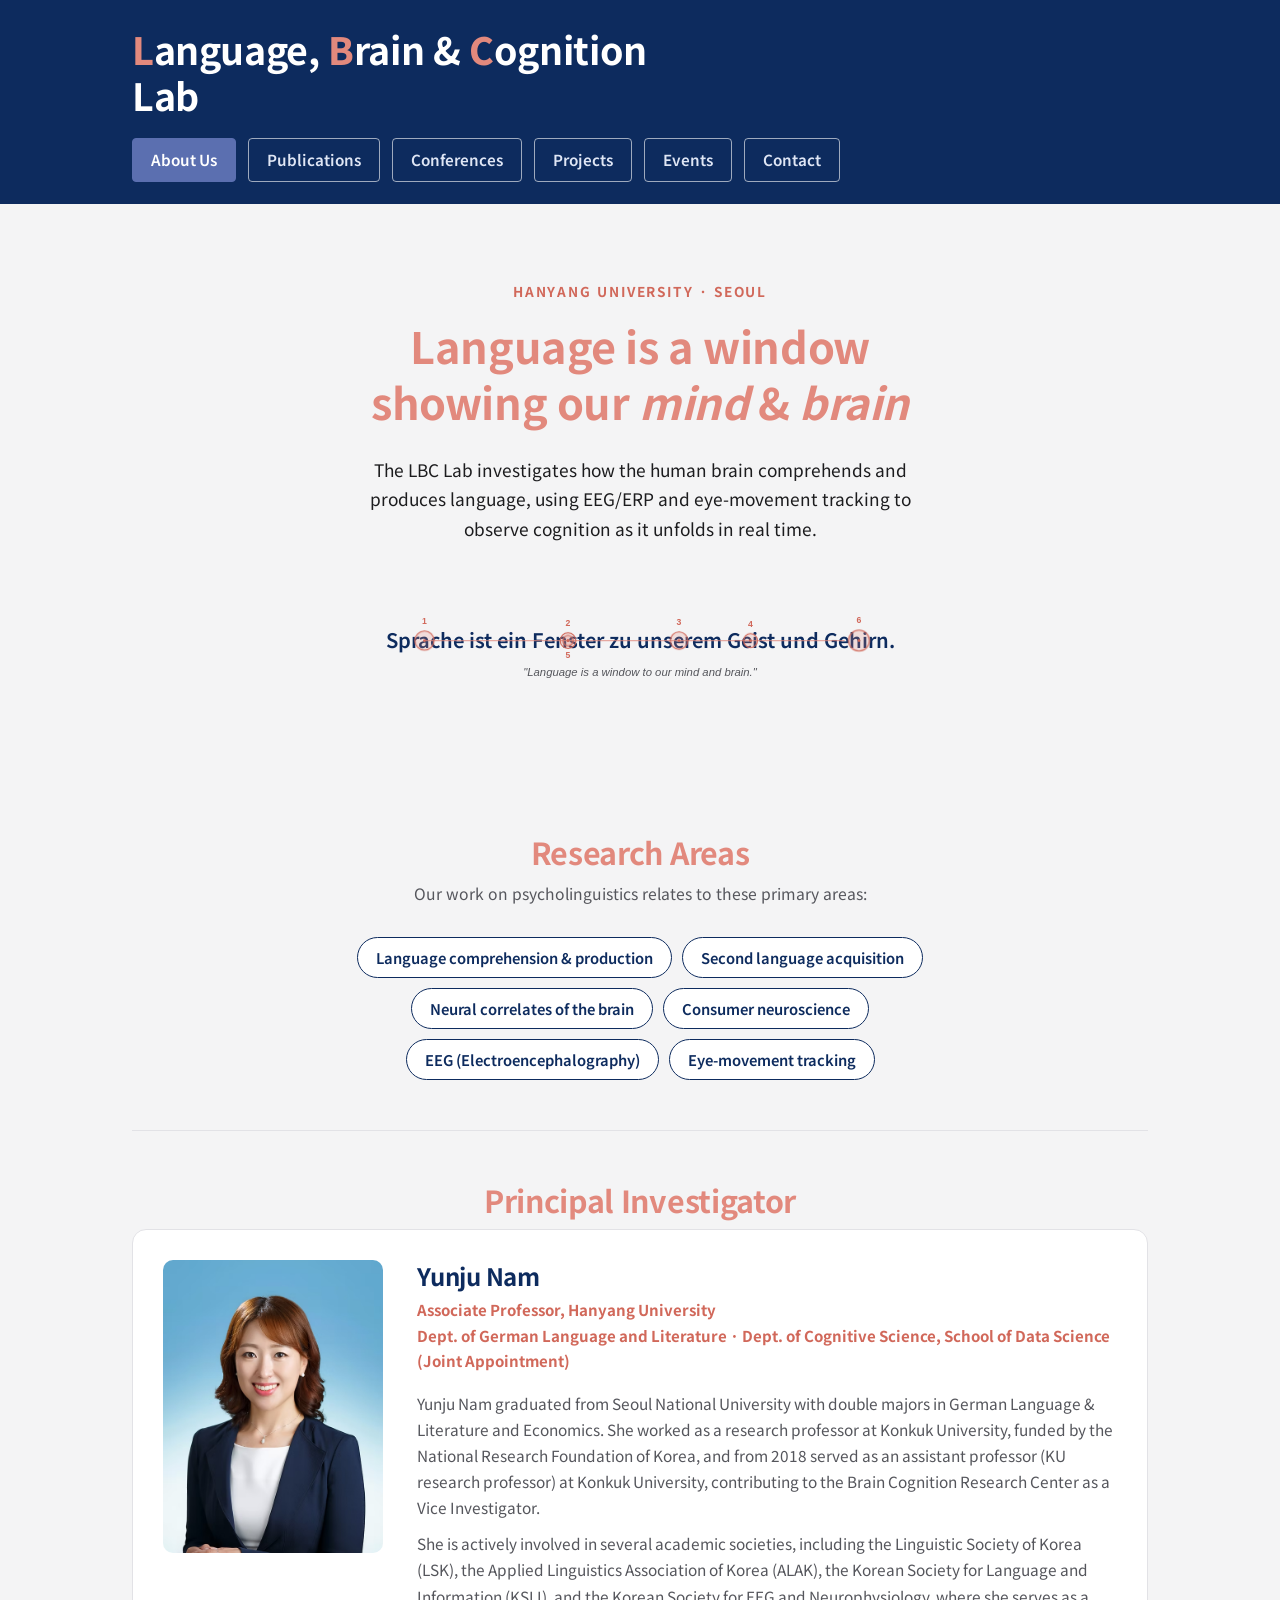
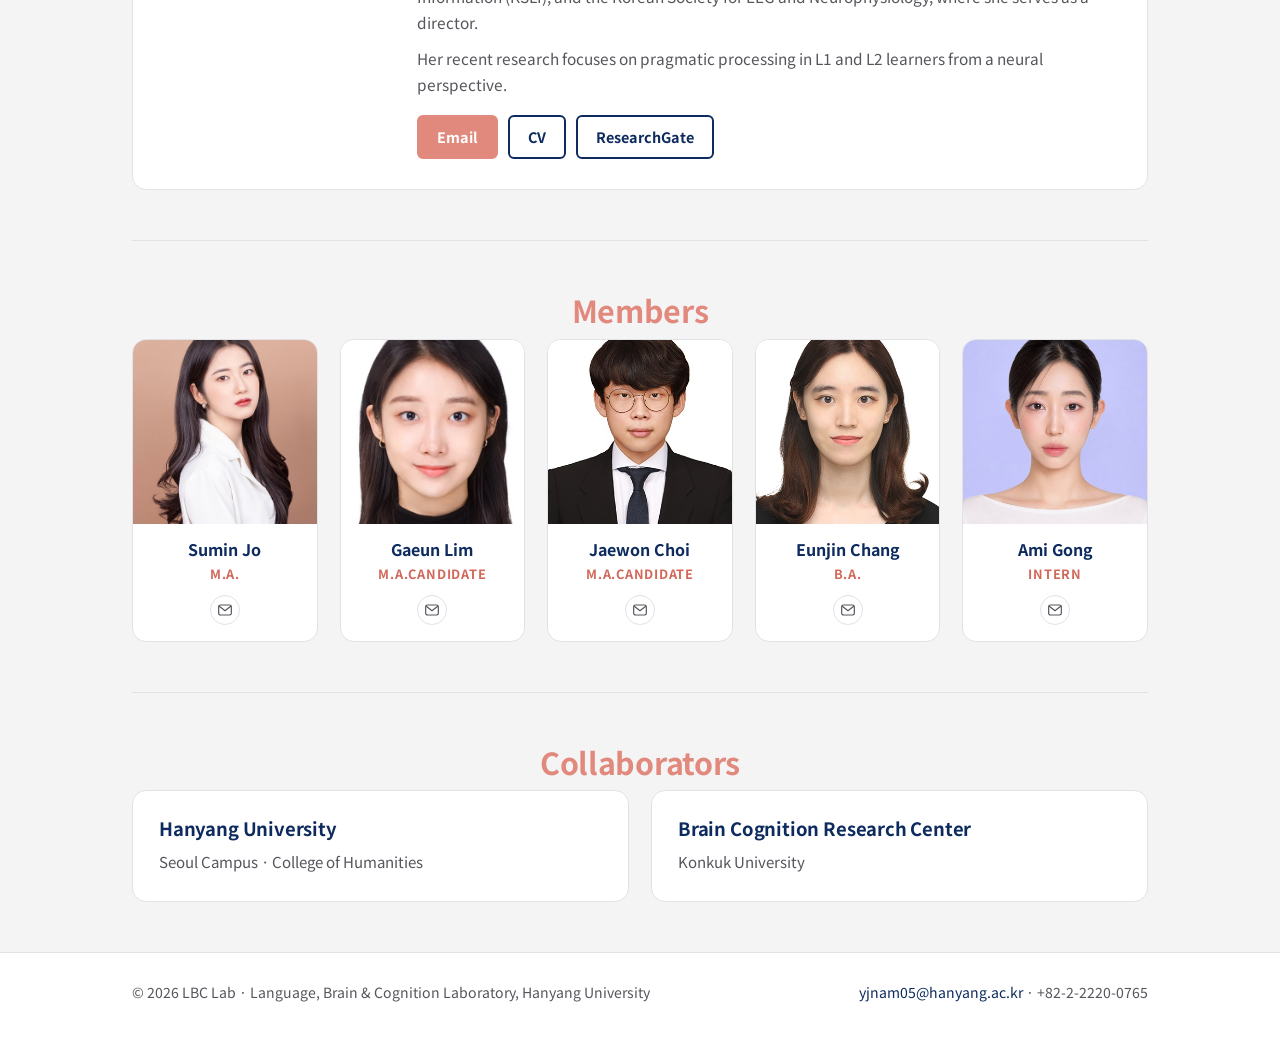
==== commit 12050696: "Add files via upload" ====
--- a/index.html
+++ b/index.html
@@ -158,26 +158,41 @@
         <img src="images/member-sumin-cho.jpg" alt="Sumin Jo">
         <div class="name">Sumin Jo</div>
         <div class="deg">M.A.</div>
+        <a class="member-email" href="mailto:lovesuminn@hanyang.ac.kr" aria-label="Email Sumin Jo" title="lovesuminn@hanyang.ac.kr">
+          <svg viewBox="0 0 24 24" width="16" height="16" fill="none" stroke="currentColor" stroke-width="1.8" stroke-linecap="round" stroke-linejoin="round" aria-hidden="true"><rect x="2.5" y="4.5" width="19" height="15" rx="2.5"/><path d="M3.5 6.5 12 13l8.5-6.5"/></svg>
+        </a>
       </div>
       <div class="member">
         <img src="images/member-gaun-im.jpg" alt="Gaeun Lim">
         <div class="name">Gaeun Lim</div>
         <div class="deg">M.A.Candidate </div>
+        <a class="member-email" href="mailto:eunsuger214@hanyang.ac.kr" aria-label="Email Gaeun Lim" title="eunsuger214@hanyang.ac.kr">
+          <svg viewBox="0 0 24 24" width="16" height="16" fill="none" stroke="currentColor" stroke-width="1.8" stroke-linecap="round" stroke-linejoin="round" aria-hidden="true"><rect x="2.5" y="4.5" width="19" height="15" rx="2.5"/><path d="M3.5 6.5 12 13l8.5-6.5"/></svg>
+        </a>
       </div>
       <div class="member">
         <img src="images/member-jaewon-choi.jpg" alt="Jaewon Choi">
         <div class="name">Jaewon Choi</div>
         <div class="deg">M.A.Candidate </div>
+        <a class="member-email" href="mailto:koteacherjw@hanyang.ac.kr" aria-label="Email Jaewon Choi" title="koteacherjw@hanyang.ac.kr">
+          <svg viewBox="0 0 24 24" width="16" height="16" fill="none" stroke="currentColor" stroke-width="1.8" stroke-linecap="round" stroke-linejoin="round" aria-hidden="true"><rect x="2.5" y="4.5" width="19" height="15" rx="2.5"/><path d="M3.5 6.5 12 13l8.5-6.5"/></svg>
+        </a>
       </div>
       <div class="member">
         <img src="images/member-eunjin-chang.jpg" alt="Eunjin Chang">
         <div class="name">Eunjin Chang</div>
         <div class="deg">B.A.</div>
+        <a class="member-email" href="mailto:cat8502@hanyang.ac.kr" aria-label="Email Eunjin Chang" title="cat8502@hanyang.ac.kr">
+          <svg viewBox="0 0 24 24" width="16" height="16" fill="none" stroke="currentColor" stroke-width="1.8" stroke-linecap="round" stroke-linejoin="round" aria-hidden="true"><rect x="2.5" y="4.5" width="19" height="15" rx="2.5"/><path d="M3.5 6.5 12 13l8.5-6.5"/></svg>
+        </a>
       </div>
       <div class="member">
         <img src="images/member-ami-gong.jpg" alt="Ami Gong">
         <div class="name">Ami Gong</div>
         <div class="deg">Intern</div>
+        <a class="member-email" href="mailto:rhedkal@gmail.com" aria-label="Email Ami Gong" title="rhedkal@gmail.com">
+          <svg viewBox="0 0 24 24" width="16" height="16" fill="none" stroke="currentColor" stroke-width="1.8" stroke-linecap="round" stroke-linejoin="round" aria-hidden="true"><rect x="2.5" y="4.5" width="19" height="15" rx="2.5"/><path d="M3.5 6.5 12 13l8.5-6.5"/></svg>
+        </a>
       </div>
     </div>
   </section>
--- a/css/style.css
+++ b/css/style.css
@@ -257,6 +257,23 @@
 .member img { width: 100%; aspect-ratio: 1 / 1; object-fit: cover; display: block; margin-bottom: 12px; }
 .member .name { font-weight: 700; color: var(--navy); }
 .member .deg { font-size: 0.8rem; color: var(--coral-deep); letter-spacing: 0.06em; text-transform: uppercase; font-weight: 700; }
+.member .member-email {
+  display: inline-flex;
+  align-items: center;
+  justify-content: center;
+  margin-top: 10px;
+  padding: 6px;
+  color: var(--soft);
+  border: 1px solid var(--line);
+  border-radius: 50%;
+  transition: color 0.2s, border-color 0.2s, background 0.2s;
+}
+.member .member-email:hover {
+  color: #fff;
+  background: var(--coral);
+  border-color: var(--coral);
+  text-decoration: none;
+}
 
 /* ---------- Publications ---------- */
 .pub-list { list-style: none; }
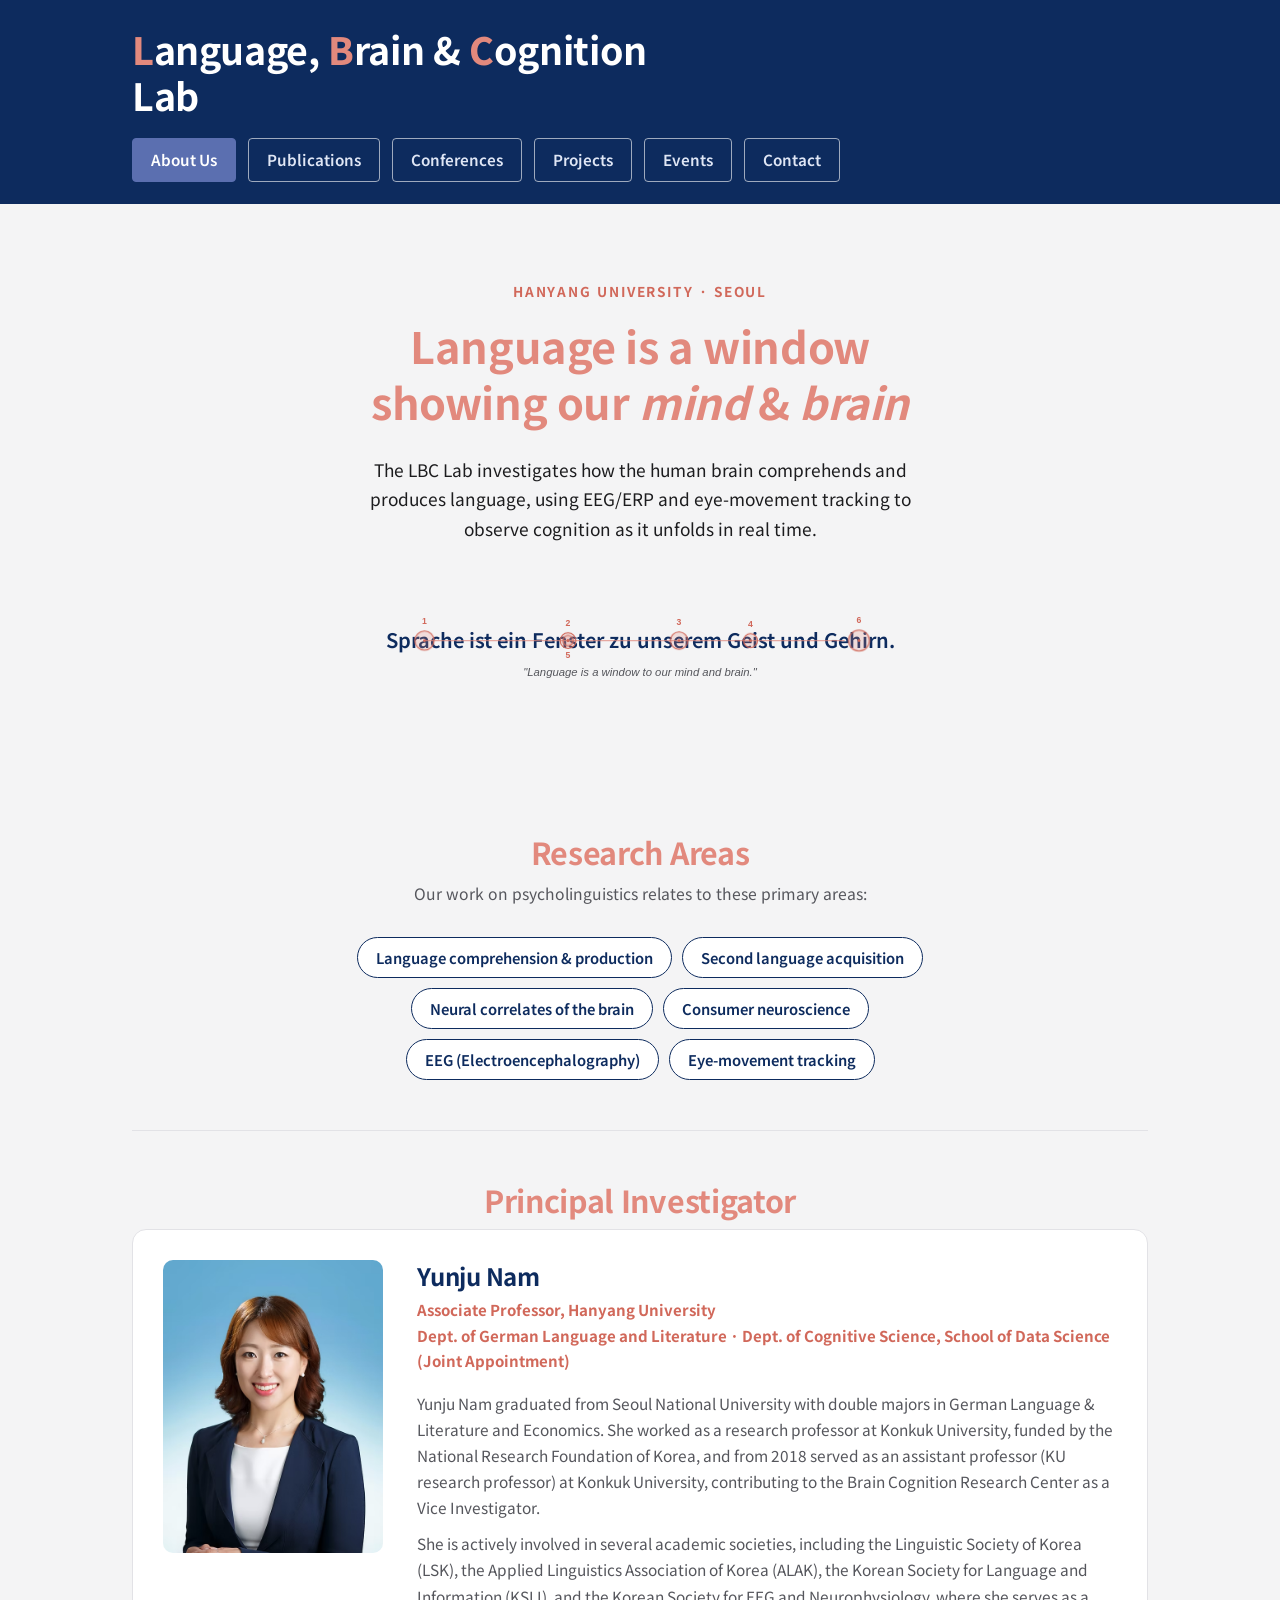
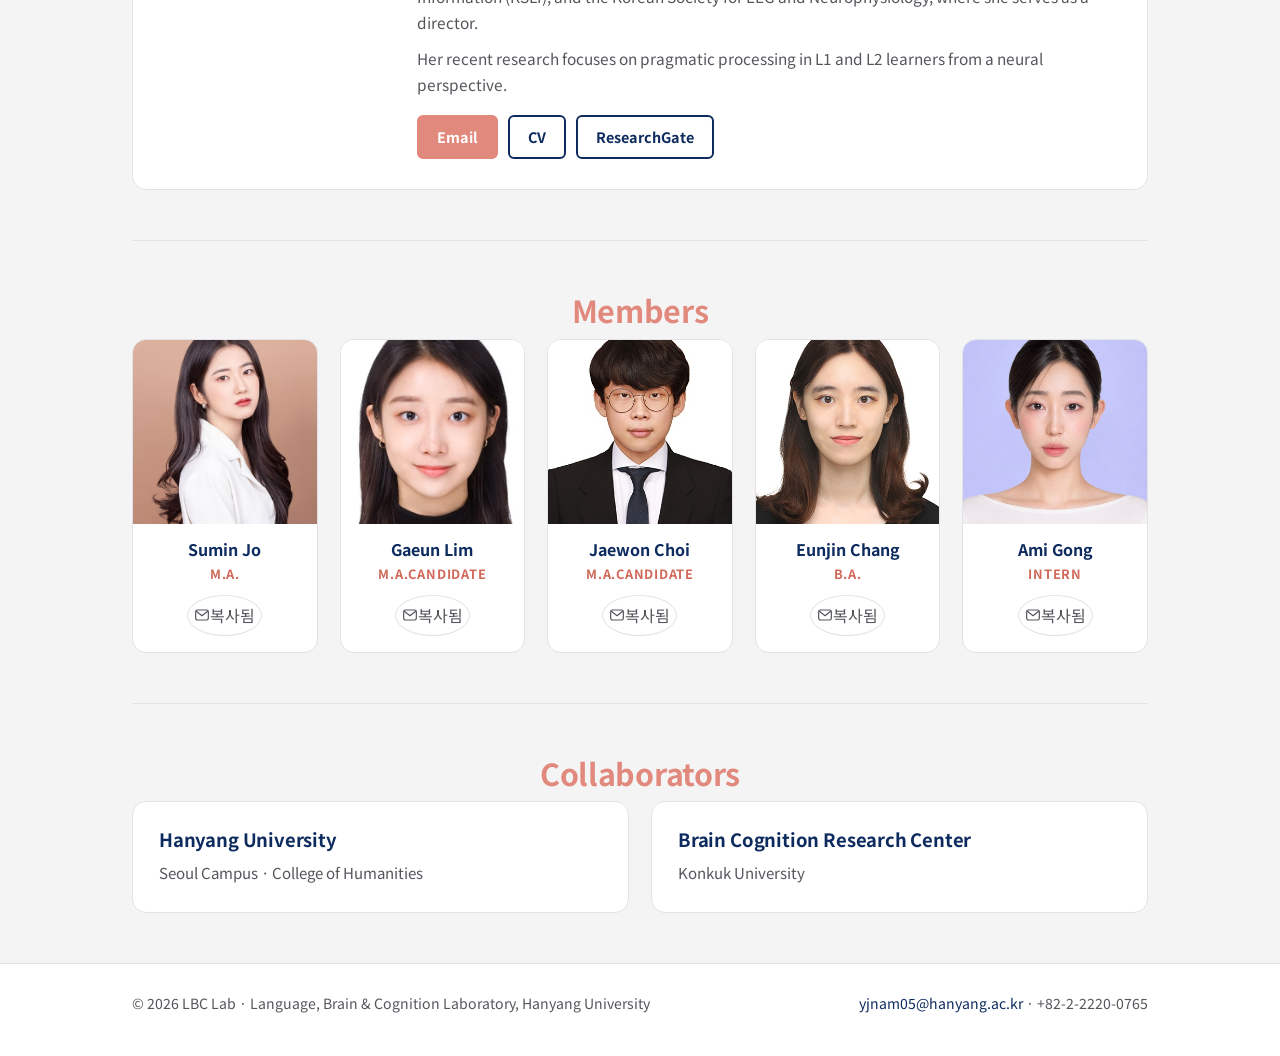
==== commit d6f93a35: "Add files via upload" ====
--- a/index.html
+++ b/index.html
@@ -220,5 +220,28 @@
   </div>
 </footer>
 
+<script>
+(function () {
+  document.querySelectorAll('.member-email').forEach(function (link) {
+    var tip = document.createElement('span');
+    tip.className = 'copy-tip';
+    tip.textContent = '복사됨';
+    link.appendChild(tip);
+
+    link.addEventListener('click', function () {
+      // mailto: navigation proceeds normally — this just also copies the address
+      var email = link.getAttribute('href').replace('mailto:', '');
+      if (navigator.clipboard && navigator.clipboard.writeText) {
+        navigator.clipboard.writeText(email).catch(function () {});
+      }
+      link.classList.add('copied');
+      clearTimeout(link._copyTimer);
+      link._copyTimer = setTimeout(function () {
+        link.classList.remove('copied');
+      }, 1400);
+    });
+  });
+})();
+</script>
 </body>
 </html>
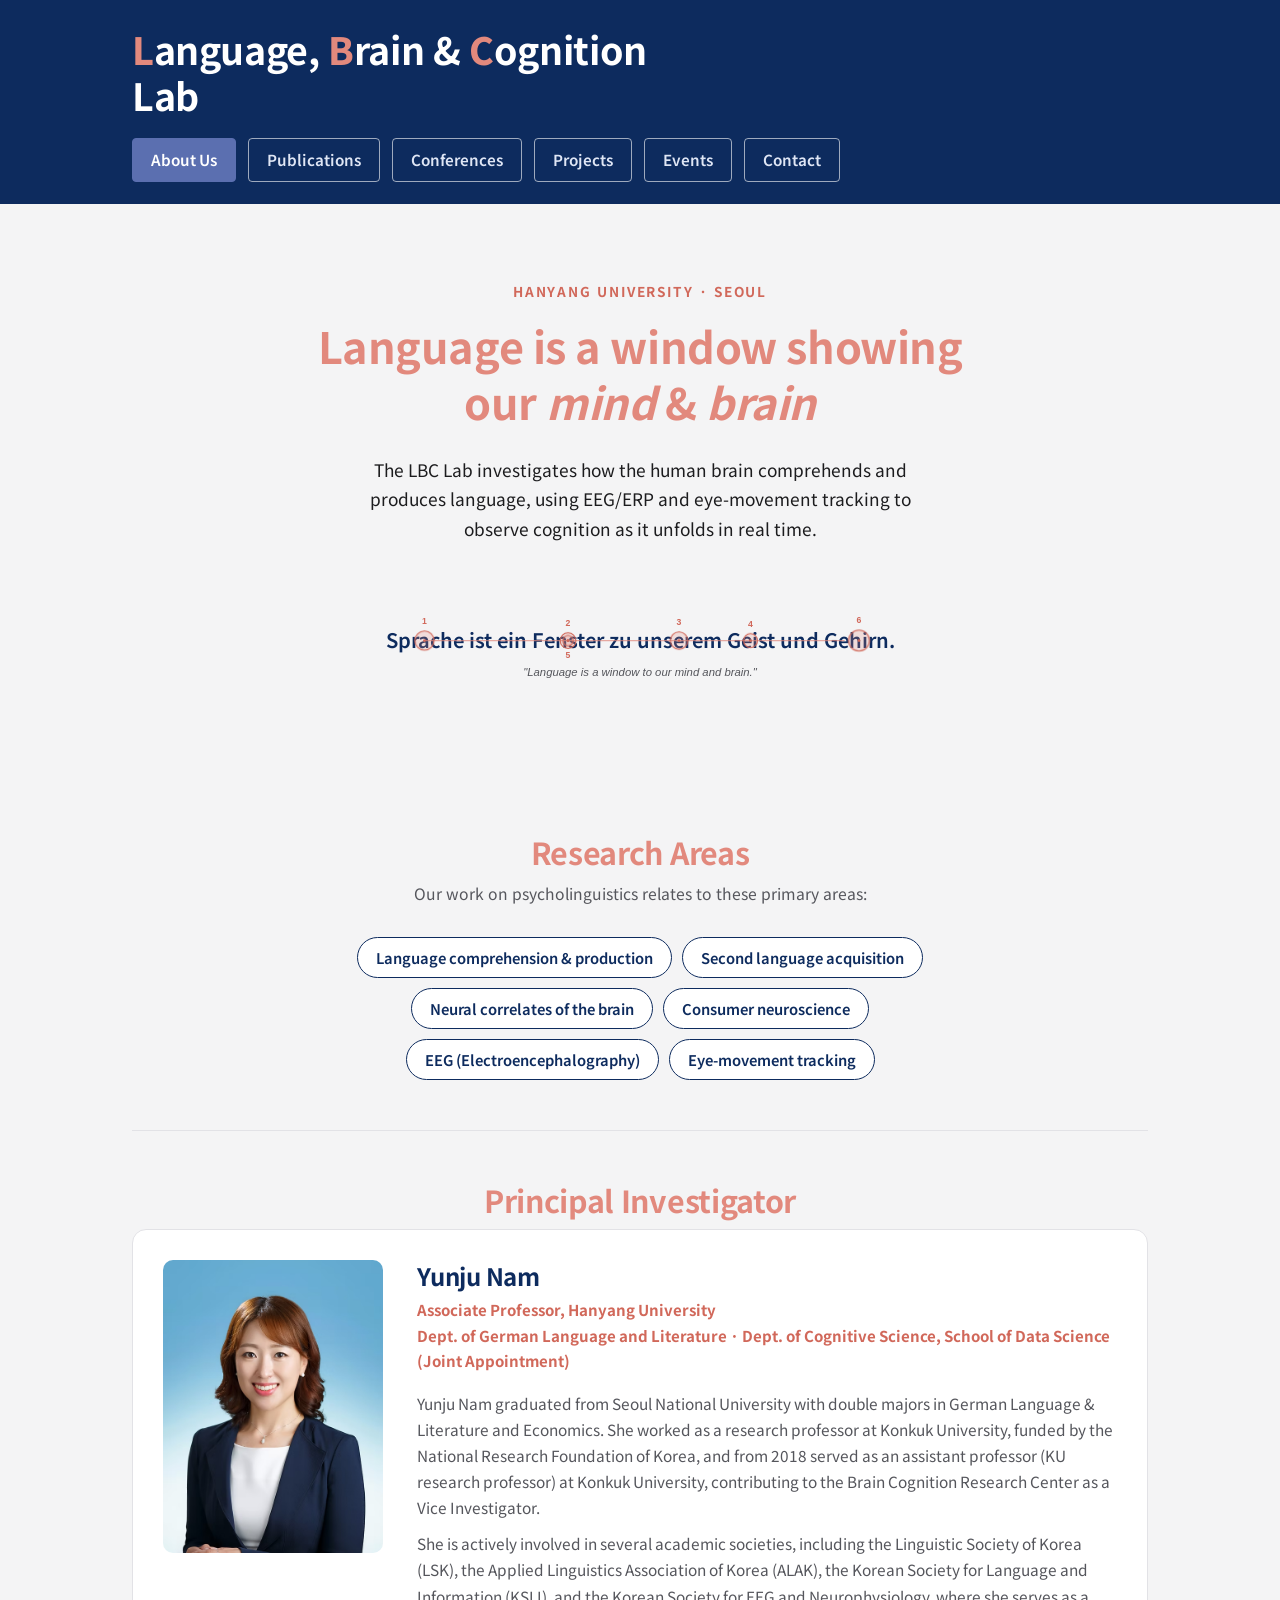
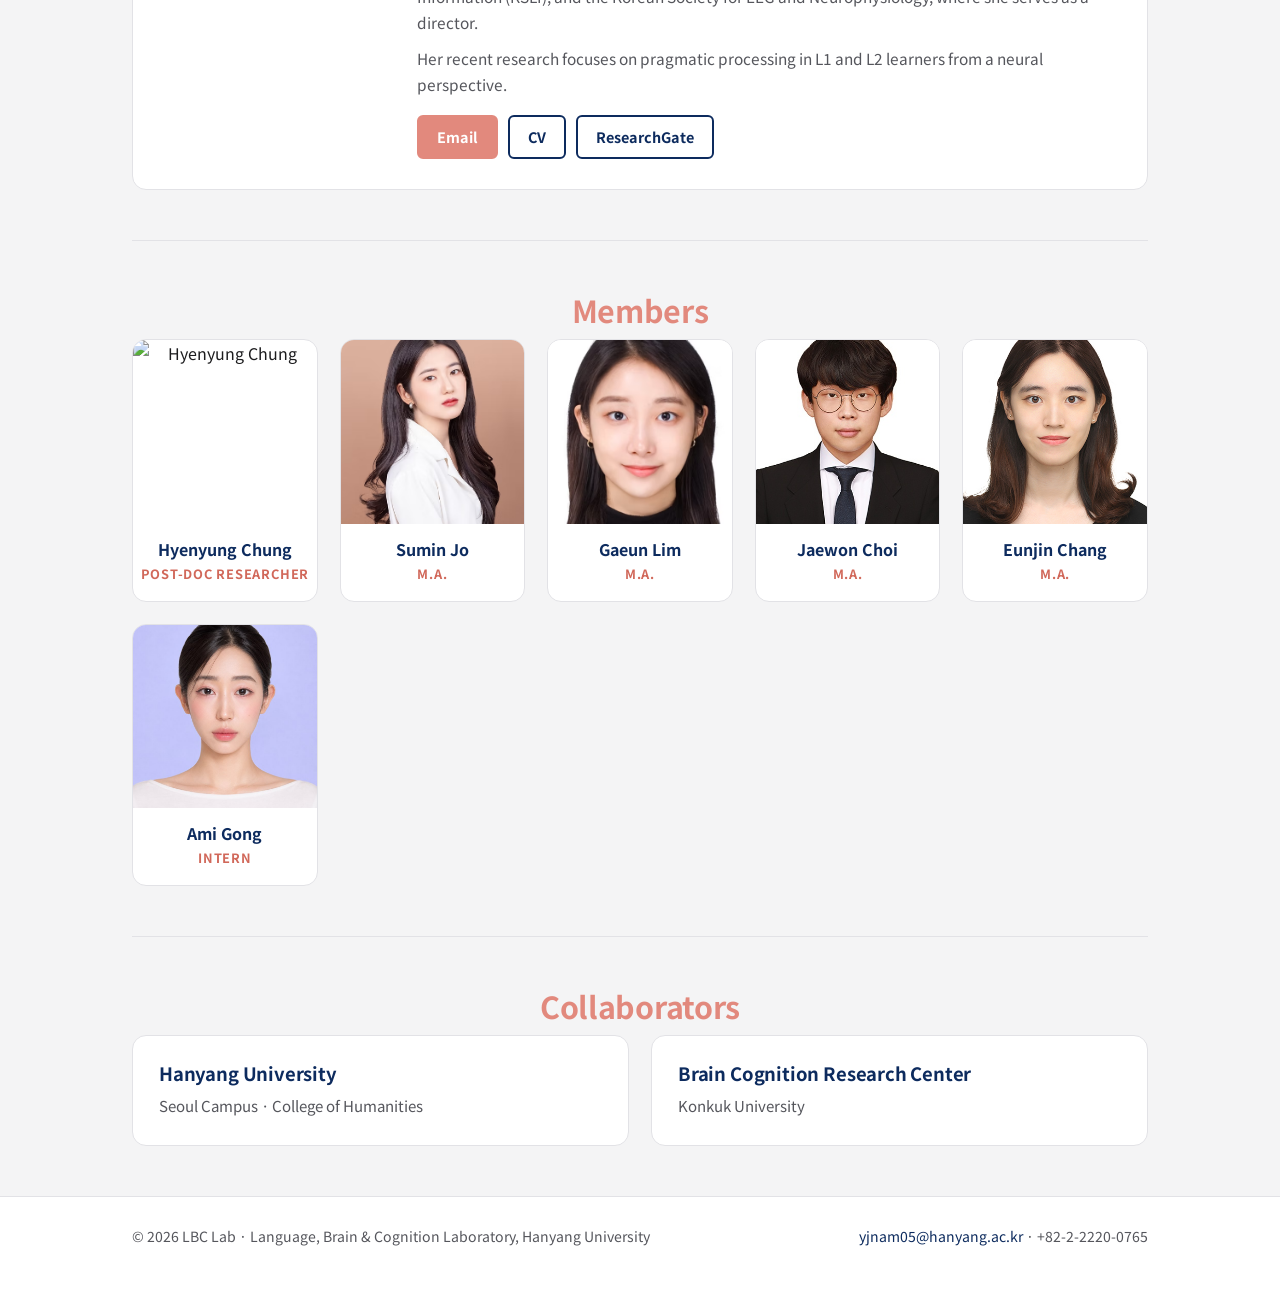
==== commit 7124632f: "Add files via upload" ====
--- a/index.html
+++ b/index.html
@@ -29,7 +29,7 @@
 
   <section class="hero">
     <p class="eyebrow">Hanyang University · Seoul</p>
-    <h1>Language is a window <br>showing our <em>mind</em> &amp; <em>brain</em></h1>
+    <h1>Language is a window showing our <em>mind</em> &amp; <em>brain</em></h1>
     <p class="lede">The LBC Lab investigates how the human brain comprehends and produces
     language, using EEG/ERP and eye-movement tracking to observe cognition as it unfolds
     in real time.</p>
@@ -155,44 +155,34 @@
     <h2 class="section">Members</h2>
     <div class="members">
       <div class="member">
+        <img src="images/member-hyenyung-chung.jpg" alt="Hyenyung Chung">
+        <div class="name">Hyenyung Chung</div>
+        <div class="deg">Post-doc Researcher</div>
+      </div>
+      <div class="member">
         <img src="images/member-sumin-cho.jpg" alt="Sumin Jo">
         <div class="name">Sumin Jo</div>
         <div class="deg">M.A.</div>
-        <a class="member-email" href="mailto:lovesuminn@hanyang.ac.kr" aria-label="Email Sumin Jo" title="lovesuminn@hanyang.ac.kr">
-          <svg viewBox="0 0 24 24" width="16" height="16" fill="none" stroke="currentColor" stroke-width="1.8" stroke-linecap="round" stroke-linejoin="round" aria-hidden="true"><rect x="2.5" y="4.5" width="19" height="15" rx="2.5"/><path d="M3.5 6.5 12 13l8.5-6.5"/></svg>
-        </a>
       </div>
       <div class="member">
         <img src="images/member-gaun-im.jpg" alt="Gaeun Lim">
         <div class="name">Gaeun Lim</div>
-        <div class="deg">M.A.Candidate </div>
-        <a class="member-email" href="mailto:eunsuger214@hanyang.ac.kr" aria-label="Email Gaeun Lim" title="eunsuger214@hanyang.ac.kr">
-          <svg viewBox="0 0 24 24" width="16" height="16" fill="none" stroke="currentColor" stroke-width="1.8" stroke-linecap="round" stroke-linejoin="round" aria-hidden="true"><rect x="2.5" y="4.5" width="19" height="15" rx="2.5"/><path d="M3.5 6.5 12 13l8.5-6.5"/></svg>
-        </a>
+        <div class="deg">M.A.</div>
       </div>
       <div class="member">
         <img src="images/member-jaewon-choi.jpg" alt="Jaewon Choi">
         <div class="name">Jaewon Choi</div>
-        <div class="deg">M.A.Candidate </div>
-        <a class="member-email" href="mailto:koteacherjw@hanyang.ac.kr" aria-label="Email Jaewon Choi" title="koteacherjw@hanyang.ac.kr">
-          <svg viewBox="0 0 24 24" width="16" height="16" fill="none" stroke="currentColor" stroke-width="1.8" stroke-linecap="round" stroke-linejoin="round" aria-hidden="true"><rect x="2.5" y="4.5" width="19" height="15" rx="2.5"/><path d="M3.5 6.5 12 13l8.5-6.5"/></svg>
-        </a>
+        <div class="deg">M.A.</div>
       </div>
       <div class="member">
         <img src="images/member-eunjin-chang.jpg" alt="Eunjin Chang">
         <div class="name">Eunjin Chang</div>
-        <div class="deg">B.A.</div>
-        <a class="member-email" href="mailto:cat8502@hanyang.ac.kr" aria-label="Email Eunjin Chang" title="cat8502@hanyang.ac.kr">
-          <svg viewBox="0 0 24 24" width="16" height="16" fill="none" stroke="currentColor" stroke-width="1.8" stroke-linecap="round" stroke-linejoin="round" aria-hidden="true"><rect x="2.5" y="4.5" width="19" height="15" rx="2.5"/><path d="M3.5 6.5 12 13l8.5-6.5"/></svg>
-        </a>
+        <div class="deg">M.A.</div>
       </div>
       <div class="member">
         <img src="images/member-ami-gong.jpg" alt="Ami Gong">
         <div class="name">Ami Gong</div>
         <div class="deg">Intern</div>
-        <a class="member-email" href="mailto:rhedkal@gmail.com" aria-label="Email Ami Gong" title="rhedkal@gmail.com">
-          <svg viewBox="0 0 24 24" width="16" height="16" fill="none" stroke="currentColor" stroke-width="1.8" stroke-linecap="round" stroke-linejoin="round" aria-hidden="true"><rect x="2.5" y="4.5" width="19" height="15" rx="2.5"/><path d="M3.5 6.5 12 13l8.5-6.5"/></svg>
-        </a>
       </div>
     </div>
   </section>
@@ -220,28 +210,5 @@
   </div>
 </footer>
 
-<script>
-(function () {
-  document.querySelectorAll('.member-email').forEach(function (link) {
-    var tip = document.createElement('span');
-    tip.className = 'copy-tip';
-    tip.textContent = '복사됨';
-    link.appendChild(tip);
-
-    link.addEventListener('click', function () {
-      // mailto: navigation proceeds normally — this just also copies the address
-      var email = link.getAttribute('href').replace('mailto:', '');
-      if (navigator.clipboard && navigator.clipboard.writeText) {
-        navigator.clipboard.writeText(email).catch(function () {});
-      }
-      link.classList.add('copied');
-      clearTimeout(link._copyTimer);
-      link._copyTimer = setTimeout(function () {
-        link.classList.remove('copied');
-      }, 1400);
-    });
-  });
-})();
-</script>
 </body>
 </html>
--- a/css/style.css
+++ b/css/style.css
@@ -258,6 +258,7 @@
 .member .name { font-weight: 700; color: var(--navy); }
 .member .deg { font-size: 0.8rem; color: var(--coral-deep); letter-spacing: 0.06em; text-transform: uppercase; font-weight: 700; }
 .member .member-email {
+  position: relative;
   display: inline-flex;
   align-items: center;
   justify-content: center;
@@ -274,6 +275,35 @@
   border-color: var(--coral);
   text-decoration: none;
 }
+.member .member-email .copy-tip {
+  position: absolute;
+  bottom: calc(100% + 8px);
+  left: 50%;
+  transform: translateX(-50%) translateY(4px);
+  background: var(--navy);
+  color: #fff;
+  font-size: 0.72rem;
+  font-weight: 700;
+  padding: 4px 9px;
+  border-radius: 5px;
+  white-space: nowrap;
+  opacity: 0;
+  pointer-events: none;
+  transition: opacity 0.18s, transform 0.18s;
+}
+.member .member-email .copy-tip::after {
+  content: "";
+  position: absolute;
+  top: 100%;
+  left: 50%;
+  transform: translateX(-50%);
+  border: 5px solid transparent;
+  border-top-color: var(--navy);
+}
+.member .member-email.copied .copy-tip {
+  opacity: 1;
+  transform: translateX(-50%) translateY(0);
+}
 
 /* ---------- Publications ---------- */
 .pub-list { list-style: none; }
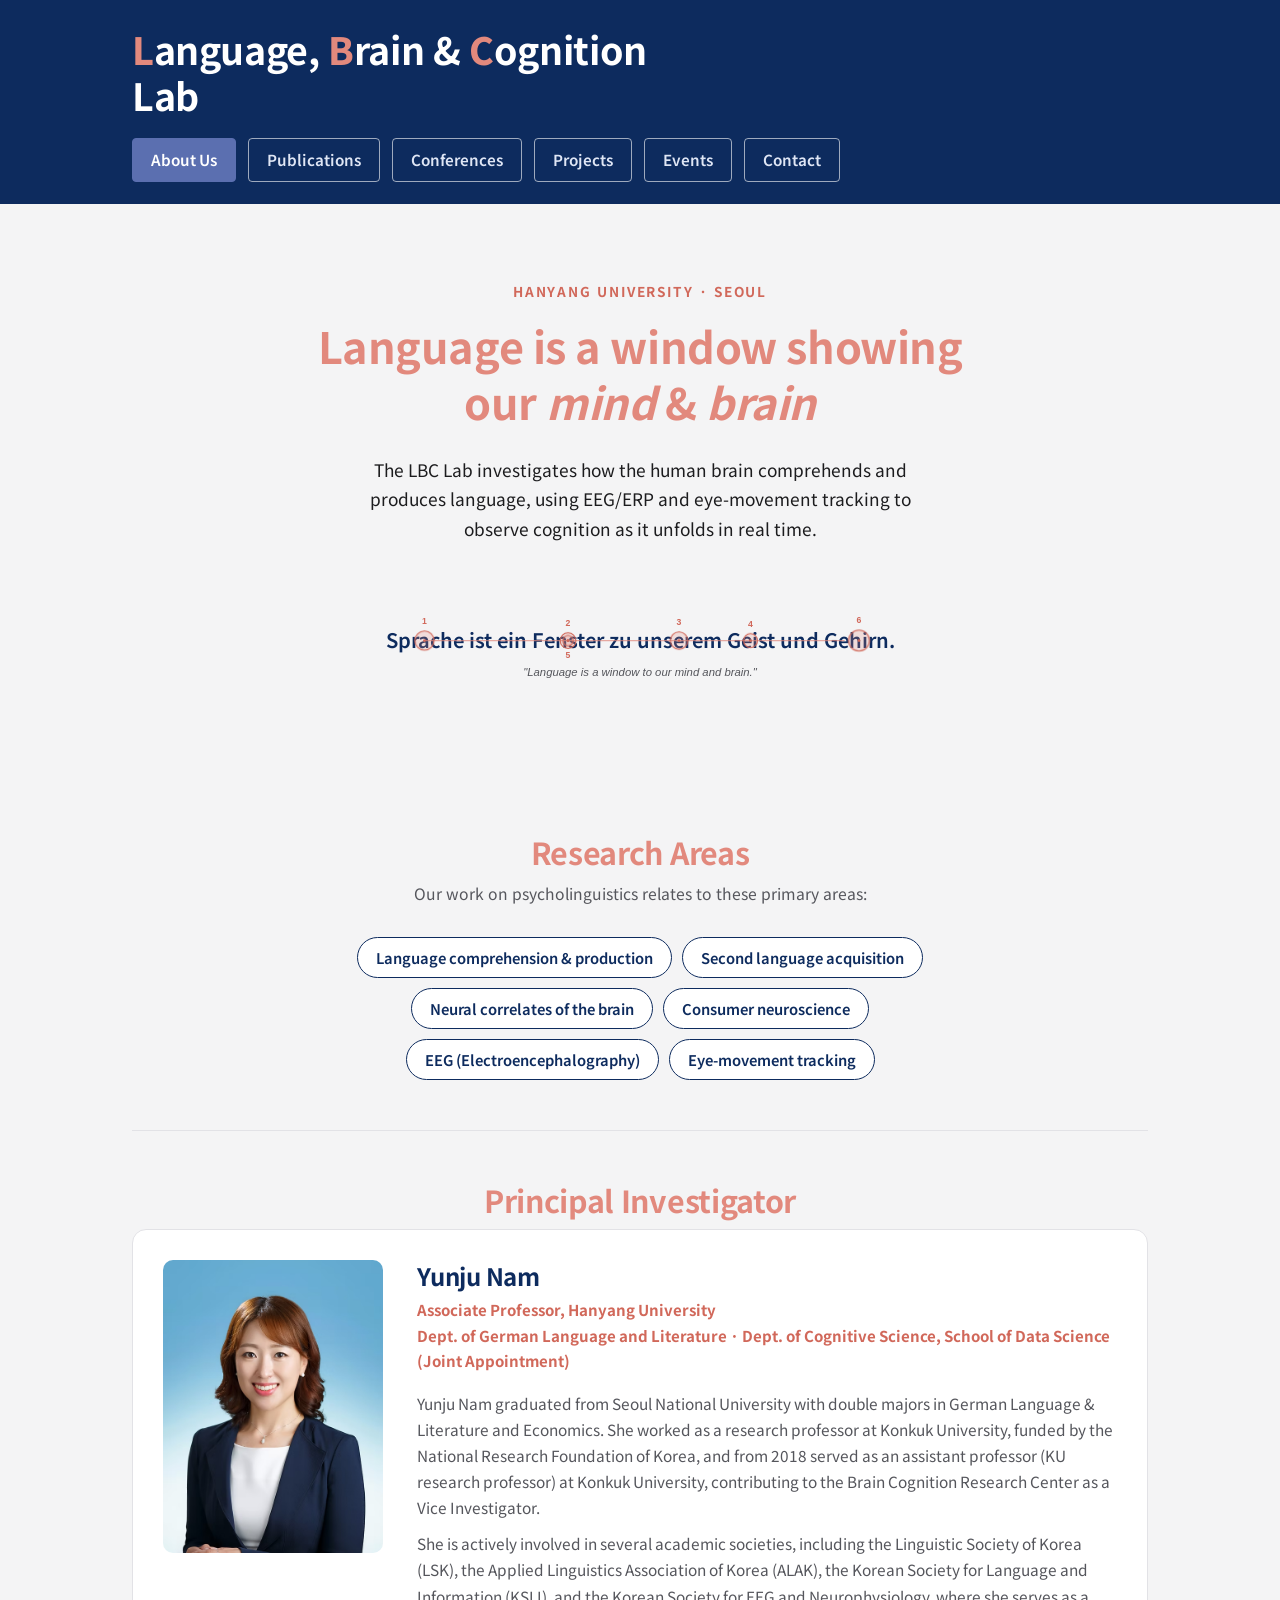
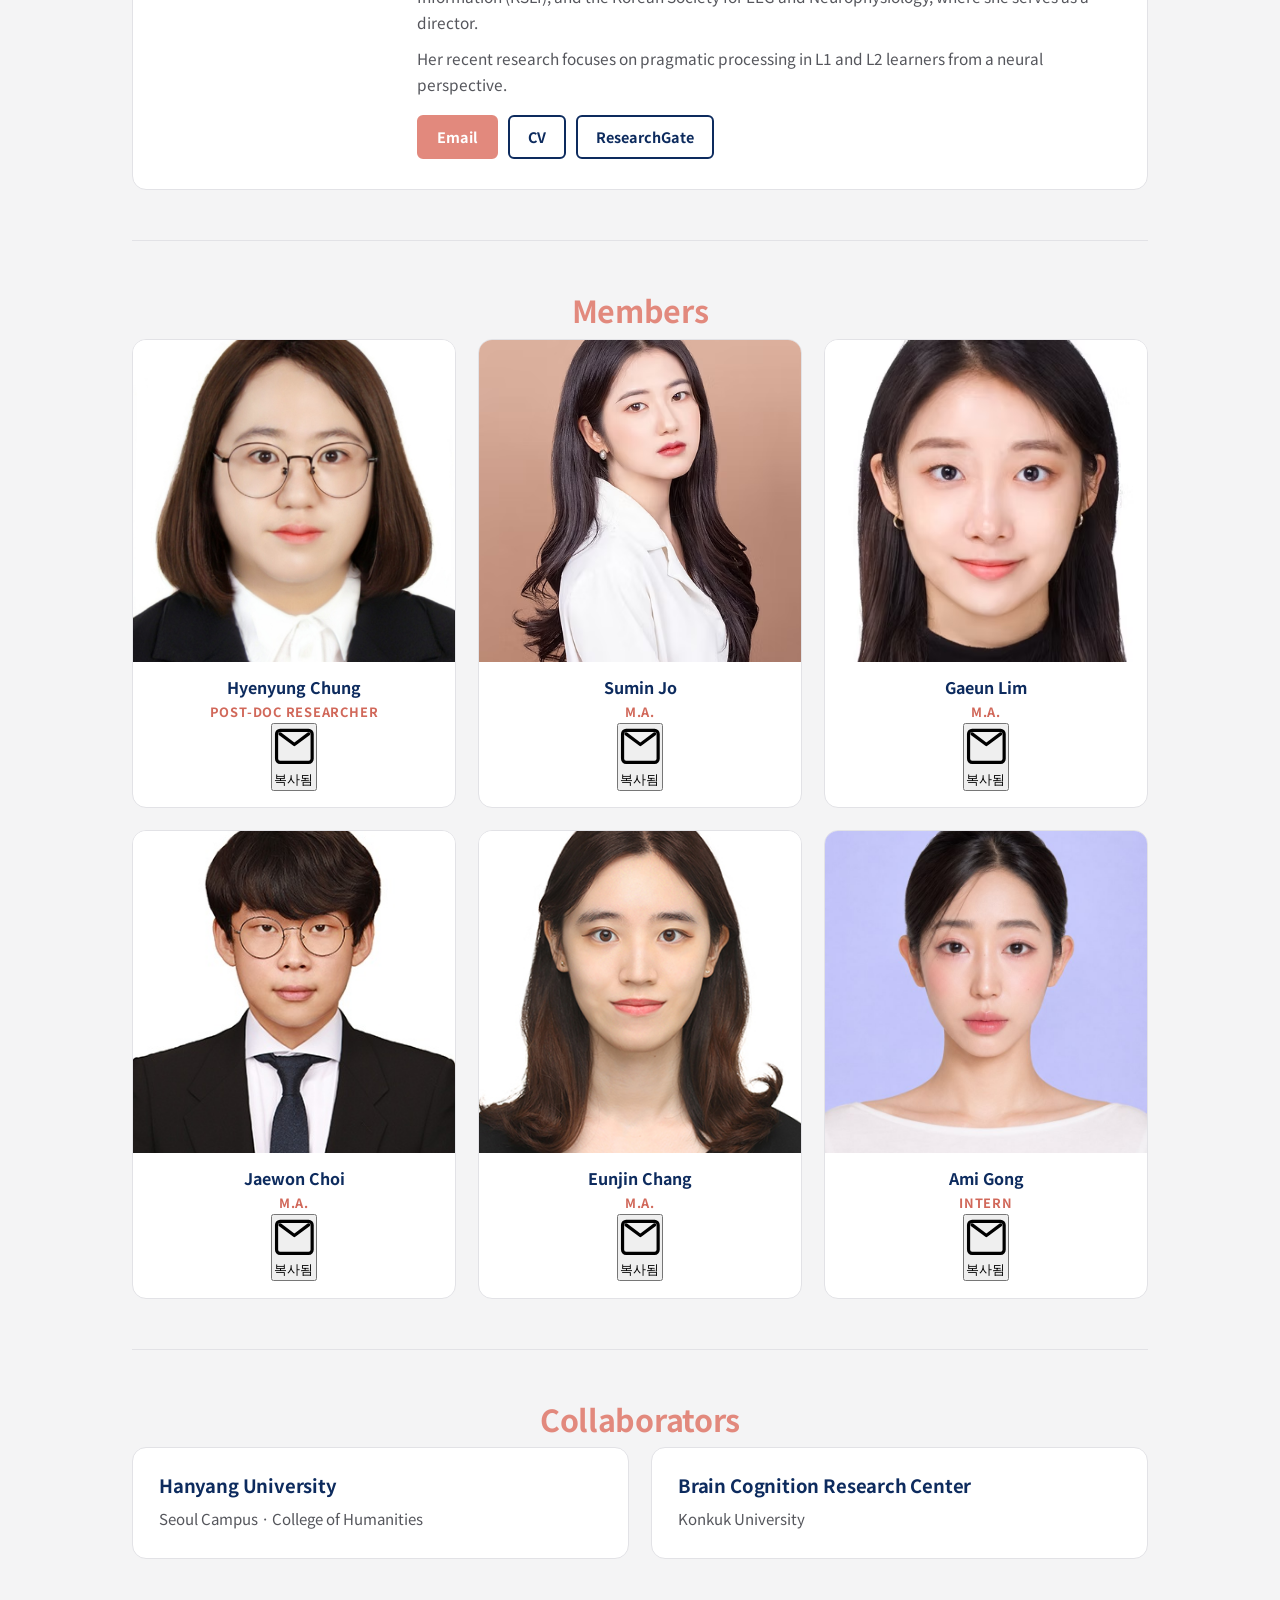
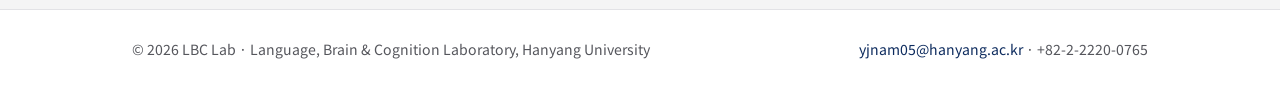
==== commit 4fe7924f: "Add files via upload" ====
--- a/index.html
+++ b/index.html
@@ -158,31 +158,55 @@
         <img src="images/member-hyenyung-chung.jpg" alt="Hyenyung Chung">
         <div class="name">Hyenyung Chung</div>
         <div class="deg">Post-doc Researcher</div>
+      <button class="email-btn" data-email="chn4050@naver.com" aria-label="이메일 복사">
+        <svg viewBox="0 0 24 24" fill="none" stroke="currentColor" stroke-width="1.8" stroke-linecap="round" stroke-linejoin="round"><path d="M2 5a2 2 0 0 1 2-2h16a2 2 0 0 1 2 2v14a2 2 0 0 1-2 2H4a2 2 0 0 1-2-2V5Zm2 0 8 6 8-6"/></svg>
+        <span class="email-tooltip">복사됨</span>
+      </button>
       </div>
       <div class="member">
         <img src="images/member-sumin-cho.jpg" alt="Sumin Jo">
         <div class="name">Sumin Jo</div>
         <div class="deg">M.A.</div>
+      <button class="email-btn" data-email="lovesuminn@hanyang.ac.kr" aria-label="이메일 복사">
+        <svg viewBox="0 0 24 24" fill="none" stroke="currentColor" stroke-width="1.8" stroke-linecap="round" stroke-linejoin="round"><path d="M2 5a2 2 0 0 1 2-2h16a2 2 0 0 1 2 2v14a2 2 0 0 1-2 2H4a2 2 0 0 1-2-2V5Zm2 0 8 6 8-6"/></svg>
+        <span class="email-tooltip">복사됨</span>
+      </button>
       </div>
       <div class="member">
         <img src="images/member-gaun-im.jpg" alt="Gaeun Lim">
         <div class="name">Gaeun Lim</div>
         <div class="deg">M.A.</div>
+      <button class="email-btn" data-email="eunsuger214@hanyang.ac.kr" aria-label="이메일 복사">
+        <svg viewBox="0 0 24 24" fill="none" stroke="currentColor" stroke-width="1.8" stroke-linecap="round" stroke-linejoin="round"><path d="M2 5a2 2 0 0 1 2-2h16a2 2 0 0 1 2 2v14a2 2 0 0 1-2 2H4a2 2 0 0 1-2-2V5Zm2 0 8 6 8-6"/></svg>
+        <span class="email-tooltip">복사됨</span>
+      </button>
       </div>
       <div class="member">
         <img src="images/member-jaewon-choi.jpg" alt="Jaewon Choi">
         <div class="name">Jaewon Choi</div>
         <div class="deg">M.A.</div>
+      <button class="email-btn" data-email="koteacherjw@hanyang.ac.kr" aria-label="이메일 복사">
+        <svg viewBox="0 0 24 24" fill="none" stroke="currentColor" stroke-width="1.8" stroke-linecap="round" stroke-linejoin="round"><path d="M2 5a2 2 0 0 1 2-2h16a2 2 0 0 1 2 2v14a2 2 0 0 1-2 2H4a2 2 0 0 1-2-2V5Zm2 0 8 6 8-6"/></svg>
+        <span class="email-tooltip">복사됨</span>
+      </button>
       </div>
       <div class="member">
         <img src="images/member-eunjin-chang.jpg" alt="Eunjin Chang">
         <div class="name">Eunjin Chang</div>
         <div class="deg">M.A.</div>
+      <button class="email-btn" data-email="cat8502@hanyang.ac.kr" aria-label="이메일 복사">
+        <svg viewBox="0 0 24 24" fill="none" stroke="currentColor" stroke-width="1.8" stroke-linecap="round" stroke-linejoin="round"><path d="M2 5a2 2 0 0 1 2-2h16a2 2 0 0 1 2 2v14a2 2 0 0 1-2 2H4a2 2 0 0 1-2-2V5Zm2 0 8 6 8-6"/></svg>
+        <span class="email-tooltip">복사됨</span>
+      </button>
       </div>
       <div class="member">
         <img src="images/member-ami-gong.jpg" alt="Ami Gong">
         <div class="name">Ami Gong</div>
         <div class="deg">Intern</div>
+      <button class="email-btn" data-email="rhedkal@gmail.com" aria-label="이메일 복사">
+        <svg viewBox="0 0 24 24" fill="none" stroke="currentColor" stroke-width="1.8" stroke-linecap="round" stroke-linejoin="round"><path d="M2 5a2 2 0 0 1 2-2h16a2 2 0 0 1 2 2v14a2 2 0 0 1-2 2H4a2 2 0 0 1-2-2V5Zm2 0 8 6 8-6"/></svg>
+        <span class="email-tooltip">복사됨</span>
+      </button>
       </div>
     </div>
   </section>
@@ -210,5 +234,17 @@
   </div>
 </footer>
 
+<script>
+document.querySelectorAll('.email-btn').forEach(function (btn) {
+  btn.addEventListener('click', function () {
+    var email = btn.getAttribute('data-email');
+    navigator.clipboard.writeText(email).catch(function () {});
+    window.location.href = 'mailto:' + email;
+    var tip = btn.querySelector('.email-tooltip');
+    tip.classList.add('show');
+    setTimeout(function () { tip.classList.remove('show'); }, 1500);
+  });
+});
+</script>
 </body>
 </html>
--- a/css/style.css
+++ b/css/style.css
@@ -243,7 +243,7 @@
 /* ---------- Members ---------- */
 .members {
   display: grid;
-  grid-template-columns: repeat(auto-fill, minmax(180px, 1fr));
+  grid-template-columns: repeat(3, 1fr);
   gap: 22px;
 }
 .member {
@@ -257,53 +257,6 @@
 .member img { width: 100%; aspect-ratio: 1 / 1; object-fit: cover; display: block; margin-bottom: 12px; }
 .member .name { font-weight: 700; color: var(--navy); }
 .member .deg { font-size: 0.8rem; color: var(--coral-deep); letter-spacing: 0.06em; text-transform: uppercase; font-weight: 700; }
-.member .member-email {
-  position: relative;
-  display: inline-flex;
-  align-items: center;
-  justify-content: center;
-  margin-top: 10px;
-  padding: 6px;
-  color: var(--soft);
-  border: 1px solid var(--line);
-  border-radius: 50%;
-  transition: color 0.2s, border-color 0.2s, background 0.2s;
-}
-.member .member-email:hover {
-  color: #fff;
-  background: var(--coral);
-  border-color: var(--coral);
-  text-decoration: none;
-}
-.member .member-email .copy-tip {
-  position: absolute;
-  bottom: calc(100% + 8px);
-  left: 50%;
-  transform: translateX(-50%) translateY(4px);
-  background: var(--navy);
-  color: #fff;
-  font-size: 0.72rem;
-  font-weight: 700;
-  padding: 4px 9px;
-  border-radius: 5px;
-  white-space: nowrap;
-  opacity: 0;
-  pointer-events: none;
-  transition: opacity 0.18s, transform 0.18s;
-}
-.member .member-email .copy-tip::after {
-  content: "";
-  position: absolute;
-  top: 100%;
-  left: 50%;
-  transform: translateX(-50%);
-  border: 5px solid transparent;
-  border-top-color: var(--navy);
-}
-.member .member-email.copied .copy-tip {
-  opacity: 1;
-  transform: translateX(-50%) translateY(0);
-}
 
 /* ---------- Publications ---------- */
 .pub-list { list-style: none; }
@@ -370,6 +323,7 @@
   .contact-grid { grid-template-columns: 1fr; }
   .hero { padding: 52px 0 36px; }
   .site-inner { justify-content: center; text-align: center; }
+  .members { grid-template-columns: 1fr; }
 }
 
 /* ---------- Homepage "About Us" hero block (screenshot match) ---------- */
